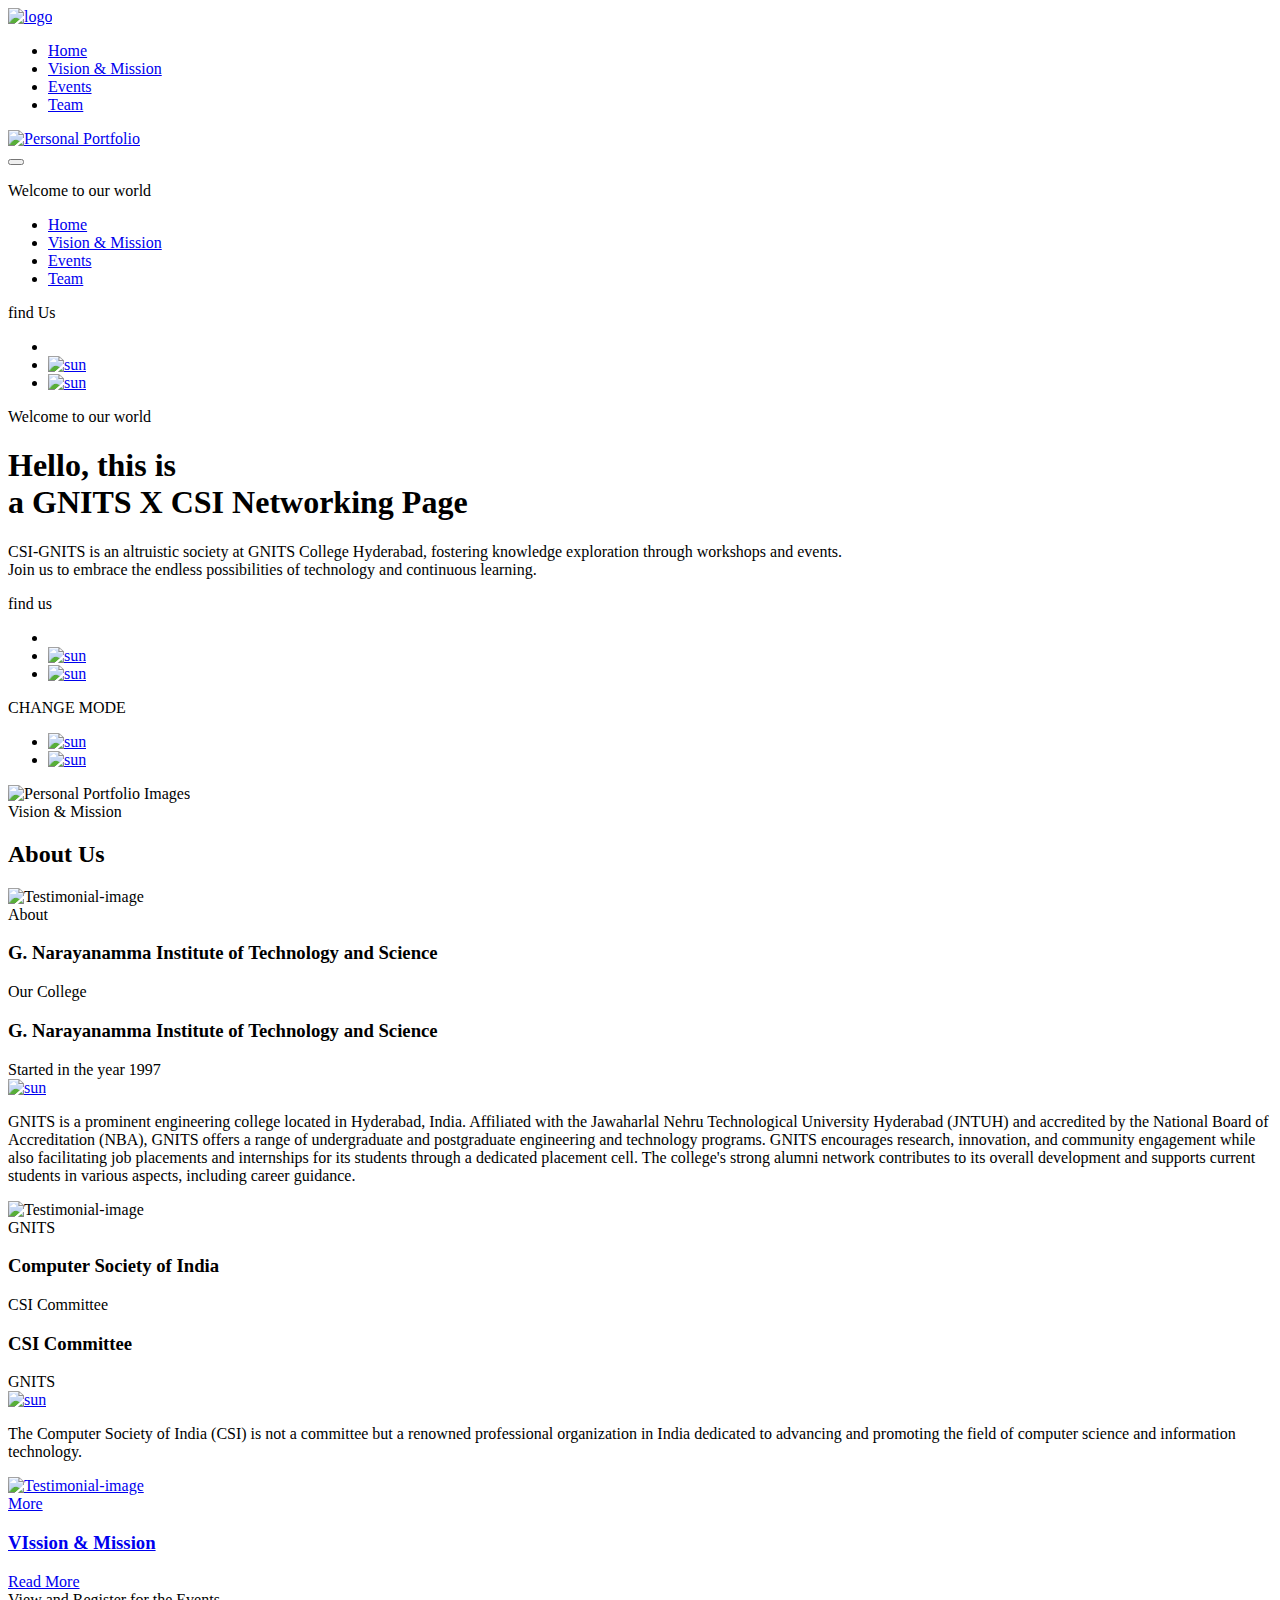
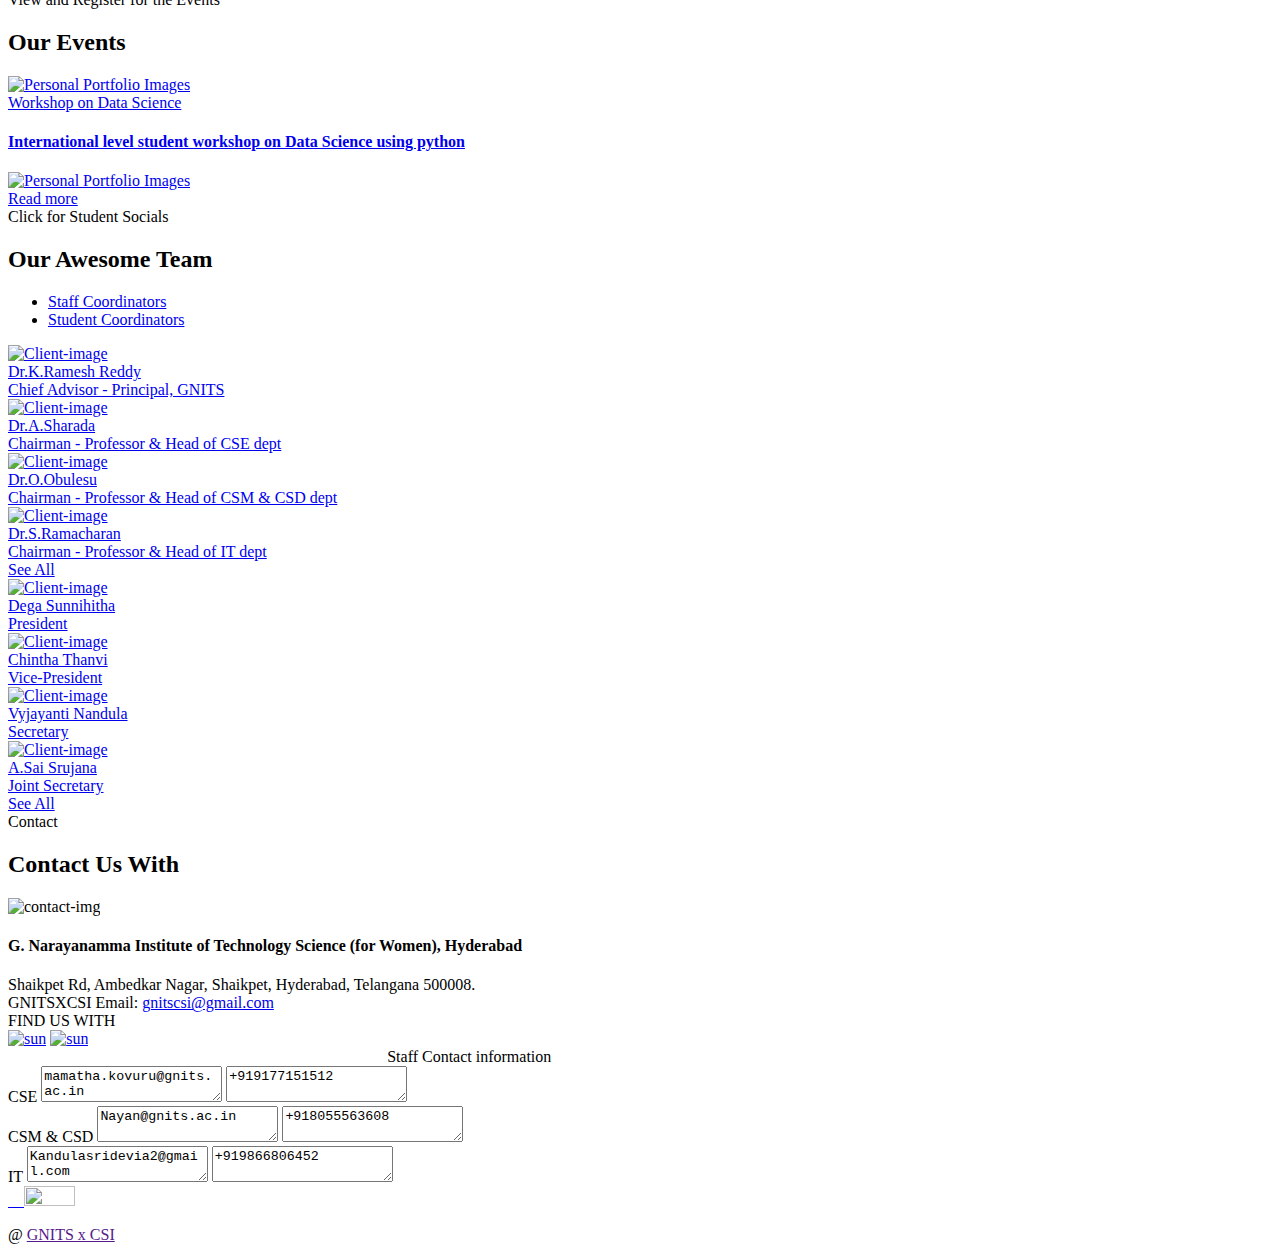
==== index.html @ f27d325d "Add files via upload" ====
<!DOCTYPE html>
<html lang="en">


<head>
    <meta charset="utf-8">
    <meta http-equiv="x-ua-compatible" content="ie=edge">
    <title>GNITS CSI Committee</title>
    <meta name="robots" content="noindex, follow" />
    <meta name="description" content="">
    <meta name="viewport" content="width=device-width, initial-scale=1, shrink-to-fit=no">
    <!-- CSS 
    ============================================ -->
    <link rel="stylesheet" href="assets/css/vendor/bootstrap.min.css">
    <link rel="stylesheet" href="assets/css/vendor/slick.css">
    <link rel="stylesheet" href="assets/css/vendor/slick-theme.css">
    <link rel="stylesheet" href="assets/css/vendor/aos.css">
    <link rel="stylesheet" href="assets/css/plugins/feature.css">
    <!-- Style css -->
    <link rel="stylesheet" href="assets/css/style.css">
</head>

<body class="template-color-1 spybody" data-spy="scroll" data-target=".navbar-example2" data-offset="70">

    <!-- Start Header -->
    <header class="rn-header haeder-default black-logo-version header--fixed header--sticky">
        <div class="header-wrapper rn-popup-mobile-menu m--0 row align-items-center">
            <!-- Start Header Left -->
            <div class="col-lg-2 col-6">
                <div class="header-left">
                    <div class="logo">
                        <a href="index.html">
                            <img src="assets/images/img/gnits_logo.png" alt="logo">
                        </a>
                    </div>
                </div>
            </div>
            <!-- End Header Left -->
            <!-- Start Header Center -->
            <div class="col-lg-10 col-6">
                <div class="header-center">
                    <nav id="sideNav" class="mainmenu-nav navbar-example2 d-none d-xl-block">
                        <!-- Start Mainmanu Nav -->
                        <ul class="primary-menu nav nav-pills">
                            <li class="nav-item"><a class="nav-link active" href="index.html">Home</a></li>
                            <li class="nav-item"><a class="nav-link  " href="vision.html">Vision & Mission</a></li>
                            <li class="nav-item"><a class="nav-link " href="event.html">Events</a></li>
                            <li class="nav-item"><a class="nav-link " href="team.html">Team</a></li>
                          
                        </ul>
                        <!-- End Mainmanu Nav -->
                    </nav>
                    <!-- Start Header Right  -->
                     <div class="header-right">
                        <div class="hamberger-menu d-block d-xl-none">
                            <i id="menuBtn" class="feather-menu humberger-menu"></i>
                        </div>
                        <div class="close-menu d-block">
                            <span class="closeTrigger">
                            <i data-feather="x"></i>
                        </span>
                        </div>
                    </div> 
                    <!-- End Header Right  -->

                </div>
            </div>
            <!-- End Header Center -->
        </div>
    </header>
    <!-- End Header Area -->
    <!-- Start Popup Mobile Menu  -->
    <div class="popup-mobile-menu">
        <div class="inner">
            <div class="menu-top">
                <div class="menu-header">
                    <a class="logo" href="index.html">
                        <img src="assets/images/img/gnits_logo.png" alt="Personal Portfolio">
                    </a>
                    <div class="close-button">
                        <button class="close-menu-activation close"><i data-feather="x"></i></button>
                    </div>
                </div>
                <p class="discription">Welcome to our world </p>
            </div>
            <div class="content">
                <ul class="">
                    <li class="nav-item"><a class="nav-link  active" href="index.html">Home</a></li>
                    <li class="nav-item"><a class="nav-link " href="vision.html">Vision & Mission</a></li>
                    <li class="nav-item"><a class="nav-link " href="event.html">Events</a></li>
                    <li class="nav-item"><a class="nav-link " href="team.html">Team</a></li>
                    <!-- <li class="nav-item"><a class="nav-link smoth-animation" href="#clients">Clients</a></li>
                    <li class="nav-item"><a class="nav-link smoth-animation" href="#pricing">Pricing</a></li>
                    <li class="nav-item"><a class="nav-link smoth-animation" href="#blog">blog</a></li>
                    <li class="nav-item"><a class="nav-link smoth-animation" href="#contacts">Contact</a></li> -->
                </ul>
                <!-- social sharea area -->
                <div class="social-share-style-1 mt--40">
                    <span class="title">find Us</span>
                    <ul class="social-share d-flex liststyle">
                        
                                           
                                                <li class="linkedin"><a href="https://www.linkedin.com/school/g.-narayanamma-institute-of-technology-and-science/"><i data-feather="linkedin"></i></a>
                                                </li>
                                                <li><a href="https://www.youtube.com/@GNITS-25"><img src="assets/images/icons/icons8-youtube-128.png" alt="sun"></a> </li>
                                                <li><a href="https://www.gnits.ac.in/"><img src="assets/images/icons/icons8-college-100.png" alt="sun"></a> </li>
                                            
                    </ul>
                </div>
                <!-- end -->
            </div>
        </div>
    </div>
    <!-- End Popup Mobile Menu  -->




    <main class="main-page-wrapper">

        <!-- Start Slider Area -->
        <div id="home" class="rn-slider-area">
            <div class="slide slider-style-1">
                <div class="container">
                    <div class="row row--30 align-items-center">
                        <div class="order-2 order-lg-1 col-lg-7 mt_md--50 mt_sm--50 mt_lg--30">
                            <div class="content">
                                <div class="inner">
                                    <span class="subtitle">Welcome to our world</span>
                                    <h1 class="title">Hello, <span> this is </span><br>
                                        <span class="header-caption" id="page-top">
                                            <!-- type headline start-->
                                            <span class="cd-headline clip is-full-width">
                                                <span>a </span>
                                        <!-- ROTATING TEXT -->
                                          <span class="cd-words-wrapper">
                                            <b class="is-visible">GNITS X CSI</b>
                                            <b class="is-hidden"> Networking </b>
                                            <b class="is-hidden">Page</b>
                                            
                                          </span>
                                        </span>
                                        <!-- type headline end -->
                                        </span>
                                    </h1>

                                    <div>
                                        <p class="description">CSI-GNITS is an altruistic society at GNITS College Hyderabad, fostering knowledge exploration through workshops and events.<br>Join us to embrace the endless possibilities of technology and continuous learning.</p>
                                    </div>
                                </div>
                                <div class="row">
                                    <div class="col-lg-6 col-xl-6 col-md-6 col-sm-6 col-12">
                                        <div class="social-share-inner-left">
                                            <span class="title">find us</span>
                                            <ul class="social-share d-flex liststyle">
                                                <li class="linkedin"><a href="https://www.linkedin.com/school/g.-narayanamma-institute-of-technology-and-science/"><i data-feather="linkedin"></i></a>
                                                </li>
                                                <li><a href="https://www.youtube.com/@GNITS-25"><img src="assets/images/icons/icons8-youtube-128.png" alt="sun"></a> </li>
                                                <li><a href="https://www.gnits.ac.in/"><img src="assets/images/icons/icons8-college-100.png" alt="sun"></a> </li>
                                            </ul>
                                        </div>
                                    </div>
                                    <div class="col-lg-6 col-xl-6 col-md-6 col-sm-6 col-12 mt_mobile--30">
                                        <div class="skill-share-inner">
                                            <span class="title">CHANGE MODE</span>
                                            <ul class="skill-share d-flex liststyle">
                                                <li><a href="index_01.html"><img src="assets/images/icons/icons8-sun-128.png" alt="sun"></a> </li>
                                                <li><a href="index.html"><img src="assets/images/icons/icons8-moon-96(-xxxhdpi).png" alt="sun"></a> </li>
                                            </ul>
                                        </div>
                                    </div>
                                </div>
                            </div>
                        </div>

                        <div class="order-1 order-lg-2 col-lg-5">
                            <div class="thumbnail">
                                <div class="inner">
                                    <img src="assets/images/3d/rot3dlap-unscreen.gif" alt="Personal Portfolio Images">
                                </div>
                            </div>
                        </div>
                    </div>
                </div>
            </div>
        </div>
        <!-- End Slider Area -->

        <!-- Start Service Area -->
       
                    <!-- End SIngle Service -->
                    <!-- Start Single Service -->
                    
                    <!-- End SIngle Service -->
                    <!-- Start Single Service -->
                    
                    <!-- End SIngle Service -->
                    <!-- Start Single Service -->
                  
        <!-- End Service Area  -->
     <!-- Start Testimonia Area  -->
     <div class="rn-testimonial-area rn-section-gap section-separator" id="testimonial">
      <div class="container">
        <div class="row">
            <div class="col-lg-12">
                <div class="section-title text-center">
                    <span class="subtitle">Vision & Mission</span>
                    <h2 class="title">About Us</h2>
                </div>
            </div>
        </div>
        <div class="row">
            <div class="col-lg-12">
                <div class="testimonial-activation testimonial-pb mb--30">
                    <!-- Start Single testiminail -->
                    <div class="testimonial mt--50 mt_md--40 mt_sm--40">
                        <div class="inner">
                            <div class="card-info">
                                <div class="card-thumbnail">
                                    <img src="assets/images/icons/clg logo.png" alt="Testimonial-image">
                                </div>
                                <div class="card-content">
                                    <span class="subtitle mt--10">About</span>
                                    <h3 class="title">G. Narayanamma Institute of Technology and Science</h3>
                                    <span class="designation">Our College</span>
                                </div>
                            </div>
                            <div class="card-description">
                                <div class="title-area">
                                    <div class="title-info">
                                        <h3 class="title">G. Narayanamma Institute of Technology and Science</h3>
                                        <span class="date">Started in the year 1997</span>
                                    </div>
                                    <div class="rating">
                                        <a href="https://www.gnits.ac.in/"><img src="assets/images/icons/icons8-college-100.png" alt="sun"></a>
                                    </div>
                                </div>
                                <div class="seperator"></div>
                                <p class="discription">
                                   GNITS is a prominent engineering college located in Hyderabad, India. Affiliated with the Jawaharlal Nehru Technological University Hyderabad (JNTUH) and accredited by the National Board of Accreditation (NBA), GNITS offers a range of undergraduate and postgraduate engineering and technology programs. 
                                   GNITS encourages research, innovation, and community engagement while also facilitating job placements and internships for its students through a dedicated placement cell. The college's strong alumni network contributes to its overall development and supports current students in various aspects, including career guidance.
                                </p>
                            </div>
                        </div>
                    </div>
                    <!--End Single testiminail -->
                    <!-- Start Single testiminail -->
                    <div class="testimonial mt--50 mt_md--40 mt_sm--40">
                        <div class="inner">
                            <div class="card-info">
                                <div class="card-thumbnail">
                                    <img src="assets/images/icons/csi logo.png" alt="Testimonial-image">
                                </div>
                                <div class="card-content">
                                    <span class="subtitle mt--10">GNITS</span>
                                    <h3 class="title">Computer Society of India</h3>
                                    <span class="designation">CSI Committee</span>
                                </div>
                            </div>
                            <div class="card-description">
                                <div class="title-area">
                                    <div class="title-info">
                                        <h3 class="title">CSI Committee</h3>
                                        <span class="date">GNITS</span>
                                    </div>
                                    <div class="rating">
                                        <a href="https://csiindia.org/"><img src="assets/images/icons/icons8-college-100.png" alt="sun"></a> 
                                    </div>
                                </div>
                                <div class="seperator"></div>
                                <p class="discription">
                                    The Computer Society of India (CSI) is not a committee but a renowned professional organization in India dedicated to advancing and promoting the field of computer science and information technology.
                                </p>
                            </div>
                        </div>
                    </div>
                    <!--End Single testiminail -->
                    <!-- Start Single testiminail -->
                    <a href="vision.html">
                    <div class="testimonial mt--50 mt_md--40 mt_sm--40">
                        <div class="inner">
                            <div class="card-info">
                                <div class="card-thumbnail">
                                    <img src="assets/images/3d/Saly-22.png" alt="Testimonial-image">
                                </div>
                                <div class="card-content">
                                    <span class="subtitle mt--10">More </span>
                                    <h3 class="title">VIssion & Mission</h3>
                                    <span class="designation">Read More</span>
                                </div>
                            </div>
                           
                        </div>
                    </div>
                    </a>
                    <!--End Single testiminail -->

                    <!-- Start Single testiminail -->
                    
                    <!--End Single testiminail -->

                    <!-- Start Single testiminail -->
                    
                    <!--End Single testiminail -->
                </div>
            </div>
        </div>
      </div>
     </div>
      <!-- End Testimonia Area  -->
      
        <!-- Start Portfolio Area -->
       
        <div class="rn-portfolio-area rn-section-gap section-separator" id="portfolio">
            <div class="container">
                <div class="row">
                    <div class="col-lg-12">
                        <div class="section-title text-center">
                            <span class="subtitle">View and Register for the Events</span>
                            <h2 class="title">Our Events</h2>
                        </div>
                    </div>
                </div>

                <div class="row row--25 mt--10 mt_md--10 mt_sm--10">
                    <!-- Start Single Portfolio -->
                    <div data-aos="fade-up" data-aos-delay="100" data-aos-once="true" class="col-lg-6 col-xl-4 col-md-6 col-12 mt--50 mt_md--30 mt_sm--30">
                        <div class="rn-portfolio" data-toggle="modal" data-target="#exampleModalCenter">
                            <div class="inner">
                                <div class="thumbnail">
                                    <a href="event.html">
                                        <img src="assets/images/eventimg/Screenshot_20240120_122453.png" alt="Personal Portfolio Images">
                                    </a>
                                </div>
                                <div class="content">
                                    <div class="category-info">
                                        <div class="category-list">
                                            <a href="event.html">Workshop on Data Science</a>
                                        </div>
                                       
                                    </div>
                                    <h4 class="title"> <a href="https://drive.google.com/file/d/1GVjWLKkZzzDpzL8QsW-0pz3L2otfNAhy/view?usp=drivesdk">International level student workshop on Data Science using python <i
                                                class="feather-arrow-up-right"></i></a></h4>
                                </div>
                            </div>
                        </div>
                    </div>
                    <!-- End Single Portfolio -->

                   

                    <!-- Start Single Portfolio -->
                    
                    <div data-aos="fade-up" data-aos-delay="500" data-aos-once="true" class="col-lg-6 col-xl-4 col-md-6 col-12 mt--50 mt_md--30 mt_sm--30">
                        <div class="rn-portfolio" data-toggle="modal" data-target="#exampleModalCenter">
                            <div class="inner">
                                <div class="thumbnail">
                                    <a href="event.html">
                                        <img src="assets/images/3d/Saly-22.png" alt="Personal Portfolio Images">
                                    </a>
                                </div>
                                <div class="content">
                                    <div class="category-info">
                                        <div class="category-list">
                                            <a href="event.html">Read more</a>
                                        </div>
                                        <!-- <div class="meta">
                                            <span><a href="javascript:void(0)"><i class="feather-heart"></i></a>
                                                630</span>
                                        </div> -->
                                    </div>
                                    
                                </div>
                            </div>
                        </div>
                    </div>
                    <!-- End Single Portfolio -->

                    <!-- Start Single Portfolio -->
                   
                    <!-- End Single Portfolio -->

                    <!-- Start Single Portfolio -->
                    
                    <!-- End Single Portfolio -->

                    <!-- Start Single Portfolio -->
                    
                    <!-- End Single Portfolio -->
                </div>
            </div>
        </div></a>
        <!-- End portfolio Area -->

       
        <!-- Start Client Area -->
        <div class="rn-client-area rn-section-gap section-separator" id="clients">
            <div class="container">
                <div class="row">
                    <div class="col-lg-12">
                        <div class="section-title">
                            <span class="subtitle">Click for Student Socials</span>
                            <h2 class="title">Our Awesome Team</h2>
                        </div>
                    </div>
                </div>

                <div class="row row--25 mt--50 mt_md--40 mt_sm--40">
                    <div class="col-lg-4">
                        <div class="d-flex flex-wrap align-content-start h-100">
                            <div class="position-sticky clients-wrapper sticky-top rbt-sticky-top-adjust">
                                <ul class="nav tab-navigation-button flex-column nav-pills me-3" id="v-pills-tab" role="tablist">

                                    <li class="nav-item">
                                        <a class="nav-link active" id="v-pills-profile-tab" data-toggle="tab" href="#v-pills-Design" role="tab" aria-selected="true">Staff Coordinators</a>
                                    </li>


                                    <li class="nav-item">
                                        <a class="nav-link" id="v-pills-wordpress-tab" data-toggle="tab" href="#v-pills-Wordpress" role="tab" aria-selected="true">Student Coordinators</a>
                                    </li>

                                    


                                </ul>
                            </div>
                        </div>
                    </div>

                    <div class="col-lg-8">
                        <div class="tab-area">
                            <div class="d-flex align-items-start">
                                <div class="tab-content" id="v-pills-tabContent">

                                 

                                    <div class="tab-pane fade show active" id="v-pills-Design" role="tabpanel" aria-labelledby="v-pills-profile-tab">
                                        <div class="client-card">

                                             <!-- Start Single Brand  -->
                                             <div class="main-content">
                                                <div class="inner text-center">
                                                    <div class="thumbnail">
                                                        <a href="#"><img src="assets/images/images3+4/Dr. K. Ramesh Reddy2.png" alt="Client-image"></a>
                                                    </div>
                                                    <div class="seperator"></div>
                                                    <div class="client-name"><span><a href="#">Dr.K.Ramesh Reddy</a></span>
                                                    </div>
                                                    <div class="seperator"></div>
                                                    <div class="client-name"><span><a href="#">Chief Advisor - Principal, GNITS</a></span>
                                                    </div>
                                                </div>
                                            </div>
                                            <!-- End Single Brand  -->
                                            <!-- Start Single Brand  -->
                                            <div class="main-content">
                                                <div class="inner text-center">
                                                    <div class="thumbnail">
                                                        <a href="#"><img src="assets/images/images3+4/sharadamam.png" alt="Client-image"></a>
                                                    </div>
                                                    <div class="seperator"></div>
                                                    <div class="client-name"><span><a href="#">Dr.A.Sharada</a></span>
                                                    </div>
                                                    <div class="seperator"></div>
                                                    <div class="client-name"><span><a href="#">Chairman - Professor & Head of CSE dept</a></span>
                                                    </div>
                                                </div>
                                            </div>
                                            <!-- End Single Brand  -->
                                            <!-- Start Single Brand  -->
                                            <div class="main-content">
                                                <div class="inner text-center">
                                                    <div class="thumbnail">
                                                        <a href="#"><img src="assets/images/images3+4/Dr. O. Obulesu.jpg" alt="Client-image"></a>
                                                    </div>
                                                    <div class="seperator"></div>
                                                    <div class="client-name"><span><a href="#">Dr.O.Obulesu</a></span>
                                                    </div>
                                                    <div class="seperator"></div>
                                                    <div class="client-name"><span><a href="#">Chairman - Professor & Head of CSM & CSD dept</a></span>
                                                    </div>
                                                </div>
                                            </div>
                                            <!-- End Single Brand  -->
                                            <!-- Start Single Brand  -->
                                            <div class="main-content">
                                                <div class="inner text-center">
                                                    <div class="thumbnail">
                                                        <a href="#"><img src="assets/images/images3+4/Dr.S.Ramacharan.jpeg" alt="Client-image"></a>
                                                    </div>
                                                    <div class="seperator"></div>
                                                    <div class="client-name"><span><a href="#">Dr.S.Ramacharan</a></span>
                                                    </div>
                                                    <div class="seperator"></div>
                                                    <div class="client-name"><span><a href="#">Chairman - Professor & Head of IT dept</a></span>
                                                    </div>
                                                </div>
                                            </div>
                                            <!-- End Single Brand  -->
                                           
                                            <!-- Start Single Brand  -->
                                            <div class="main-content">
                                                <div class="inner text-center">
                                                    
                                                    <div class="seperator"></div>
                                                    <div class="client-name"><span><a href="team.html">See All</a></span>
                                                    </div>
                                                    
                                                </div>
                                            </div>
                                            <!-- End Single Brand  -->  

                                        </div>
                                    </div>

                                    <div class="tab-pane fade" id="v-pills-Wordpress" role="tabpanel" aria-labelledby="v-pills-wordpress-tab">
                                        <div class="client-card">

                                                            <!-- Start Single Brand  -->
                                                            <div class="main-content">
                                                                <div class="inner text-center">
                                                                    <div class="thumbnail">
                                                                        <a href="https://www.linkedin.com/in/sunnihitha-dega-089432209"><img src="assets/images/images3+4/Sunnihitha_photo.png" alt="Client-image"></a>
                                                                    </div>
                                                                    <div class="seperator"></div>
                                                                    <div class="client-name"><span><a href="#">Dega Sunnihitha</a></span>
                                                                    </div>
                                                                    <div class="seperator"></div>
                                                                    <div class="client-name"><span><a href="#">President</a></span>
                                                                    </div>
                                                                </div>
                                                            </div>
                                                            <!-- End Single Brand  -->
                
                                                            <!-- Start Single Brand  -->
                                                            <div class="main-content">
                                                                <div class="inner text-center">
                                                                    <div class="thumbnail">
                                                                        <a href="https://www.linkedin.com/in/thanvi-chintha-602185225"><img src="assets/images/images3+4/Thanvi.jpeg" alt="Client-image"></a>
                                                                    </div>
                                                                    <div class="seperator"></div>
                                                                    <div class="client-name"><span><a href="#">Chintha Thanvi</a></span>
                                                                    </div>
                                                                    <div class="seperator"></div>
                                                                    <div class="client-name"><span><a href="#">Vice-President</a></span>
                                                                    </div>
                                                                </div>
                                                            </div>
                                                            <!-- End Single Brand  -->
                
                                                            <!-- Start Single Brand  -->
                                                            <div class="main-content">
                                                                <div class="inner text-center">
                                                                    <div class="thumbnail">
                                                                        <a href="https://www.linkedin.com/in/vyjayanti-nandula-8837b523a"><img src="assets/images/images3+4/b1f409ad-fb63-4267-a4b8-621645584d5c.jpg" alt="Client-image"></a>
                                                                    </div>
                                                                    <div class="seperator"></div>
                                                                    <div class="client-name"><span><a href="#">Vyjayanti Nandula</a></span>
                                                                    </div>
                                                                    <div class="seperator"></div>
                                                                    <div class="client-name"><span><a href="#">Secretary</a></span>
                                                                    </div>
                                                                </div>
                                                            </div>
                                                            <!-- End Single Brand  -->
                
                                                            <!-- Start Single Brand  -->
                                                            <div class="main-content">
                                                                <div class="inner text-center">
                                                                    <div class="thumbnail">
                                                                        <a href="https://www.linkedin.com/in/sai-srujana-868281227"><img src="assets/images/images3+4/A.Sai Srujana.png" alt="Client-image"></a>
                                                                    </div>
                                                                    <div class="seperator"></div>
                                                                    <div class="client-name"><span><a href="#">A.Sai Srujana</a></span>
                                                                    </div>
                                                                    <div class="seperator"></div>
                                                                    <div class="client-name"><span><a href="#">Joint Secretary</a></span>
                                                                    </div>
                                                                </div>
                                                            </div>
                      
                                                            <!-- Start Single Brand  -->
                                                            <div class="main-content">
                                                                <div class="inner text-center">
                                                                    
                                                                    <div class="seperator"></div>
                                                                    <div class="client-name"><span><a href="team.html">See All</a></span>
                                                                    </div>
                                                                    
                                                                </div>
                                                            </div>
                                                            <!-- End Single Brand  -->
                
                                        </div>
                                    </div>

                                </div>
                            </div>
                        </div>
                    </div>
                </div>
            </div>
        </div>
        <!-- End client section -->
      
       
     
        
        <!-- Start Contact section -->
        <div class="rn-contact-area rn-section-gap section-separator" id="contacts">
            <div class="container">
                <div class="row">
                    <div class="col-lg-12">
                        <div class="section-title text-center">
                            <span class="subtitle">Contact</span>
                            <h2 class="title">Contact Us With</h2>
                        </div>
                    </div>
                </div>
                <div class="row mt--50 mt_md--40 mt_sm--40 mt-contact-sm">
                    <div class="col-lg-5">
                        <div class="contact-about-area">
                            <div class="thumbnail">
                                <img src="assets/images/3d/Saly-31.png" alt="contact-img">
                            </div>
                            <div class="title-area">
                                <h4 class="title">G. Narayanamma Institute of Technology Science (for Women), Hyderabad</h4>
                                <span>Shaikpet Rd, Ambedkar Nagar, Shaikpet, Hyderabad, Telangana 500008.</span>
                            </div>
                            <div class="description">
                            
                                <span class="mail">GNITSXCSI Email: <a href="mailto:gnitscsi@gmail.com">gnitscsi@gmail.com</a></span>
                            </div>
                            <div class="social-area">
                                <div class="name">FIND US WITH</div>
                                <div class="social-icone">
                                    <a href="https://www.linkedin.com/school/g.-narayanamma-institute-of-technology-and-science/"><i data-feather="linkedin"></i></a>
                                    <a href="https://www.youtube.com/@GNITS-25"><img src="assets/images/icons/icons8-youtube-128.png" alt="sun"></a> 
                                    <a href="https://www.gnits.ac.in/"><img src="assets/images/icons/icons8-college-100.png" alt="sun"></a> 
                                </div>
                            </div>
                        </div>
                    </div>
                    <div data-aos-delay="600" class="col-lg-7 contact-input">
                        <div class="contact-form-wrapper">
                            <div class="introduce">

                                <!-- <form class="rnt-contact-form rwt-dynamic-form row" id="contact-form" method="POST" action="https://rainbowit.net/html/inbio/mail.php"> -->
                                    <form class="rnt-contact-form rwt-dynamic-form row" id="contact-form" method="POST" action="https://formsubmit.co/sunnihithadega23@gmail.com" onsubmit="return submitForm();">
                                    
                                        <div class="col-lg-12" style="padding-left: 30%;">
                                            <div class="form-group">
                                               <div class="description">
                                
                                                   <span class="mail">Staff Contact information </span>
                                              </div> 
                                            </div>
                                       </div>
                                       
                                        <div class="col-lg-12">
                                        <div class="form-group">
                                            <label for="contact-name">CSE</label>
                                            <textarea name="contact-message" id="contact-message" readonly >mamatha.kovuru@gnits.ac.in</textarea>
                                            <textarea name="contact-message" id="contact-message" readonly >+919177151512</textarea>
                                        </div>
                                    </div>

                                    <div class="col-lg-12">
                                        <div class="form-group">
                                            <label for="contact-phone">CSM & CSD</label>
                                            <textarea name="contact-message" id="contact-message" readonly >Nayan@gnits.ac.in</textarea>
                                            <textarea name="contact-message" id="contact-message" readonly >+918055563608</textarea>
                                        </div>
                                    </div>

                                    <div class="col-lg-12">
                                        <div class="form-group">
                                            <label for="contact-email">IT</label>
                                            <textarea name="contact-message" id="contact-message" readonly >Kandulasridevia2@gmail.com</textarea>
                                            <textarea name="contact-message" id="contact-message" readonly >+919866806452</textarea>
                                        </div>
                                    </div>

                                    
                                    <!-- <li><i class="fa fa-map-marker" aria-hidden="true"></i>mamatha.kovuru@gnits.ac.in</li>
                                    <li><i class="fa fa-map-marker" aria-hidden="true"></i>+919177151512</li>
                                    <li style="color: #00bfff;">CSM&CSD</li>
                                    <li><i class="fa fa-phone" aria-hidden="true"></i>Nayan@gnits.ac.in</li>
                                    <li><i class="fa fa-map-marker" aria-hidden="true"></i>+918055563608</li>
                                    <li style="color: #00bfff;">IT</li>
                                    <li><i class="fa fa-envelope" aria-hidden="true"></i>Kandulasridevia2@gmail.com</li>
                                    <li><i class="fa fa-map-marker" aria-hidden="true"></i>+919866806452</li> -->
                                    <!-- <div class="col-lg-12">
                                        <button name="submit" type="submit" id="submit" class="rn-btn">
                                            <span>SEND MESSAGE</span>
                                            <i data-feather="arrow-right"></i>
                                        </button>
                                    </div>  -->

                                </form>
                                
                                   
                            </div>
                        </div>
                    </div>
                </div>
            </div>
        </div>
        <!-- End Contuct section -->

      
        <!-- Back to  top Start -->
        <div class="backto-top">
            <div>
                <i data-feather="arrow-up"></i>
            </div>
        </div>
        <!-- Back to top end -->

       



    </main>

    <!-- Start Footer Area -->
    <div class="rn-footer-area rn-section-gap section-separator">
        <div class="container">
            <div class="row">
                <div class="col-lg-12">
                    <div class="footer-area text-center">

                        <div data-aos="fade-up" data-aos-duration="500" data-aos-delay="500" data-aos-once="true" >
                            <a href="index.html">
                                &nbsp &nbsp <img src="assets/images/img/CSI.png"  style="width: 20%; height: 20%;">
                                
                            </a>
                        </div>

                        <p class="description mt--30">@  <a target="_blank" href="">GNITS x CSI</a></p>
                    </div>
                </div>
            </div>
        </div>
    </div>
    <!-- End Footer Area -->

    <!-- JS ============================================ -->
    <script src="assets/js/vendor/jquery.js"></script>
    <script src="assets/js/vendor/modernizer.min.js"></script>
    <script src="assets/js/vendor/feather.min.js"></script>
    <script src="assets/js/vendor/slick.min.js"></script>
    <script src="assets/js/vendor/bootstrap.js"></script>
    <script src="assets/js/vendor/text-type.js"></script>
    <script src="assets/js/vendor/wow.js"></script>
    <script src="assets/js/vendor/aos.js"></script>
    <script src="assets/js/vendor/particles.js"></script>
    <!-- main JS -->
    <script src="assets/js/main.js"></script>
</body>


<!-- Mirrored from rainbowit.net/html/inbio/index.html by HTTrack Website Copier/3.x [XR&CO'2014], Fri, 18 Feb 2022 14:24:04 GMT -->
</html>
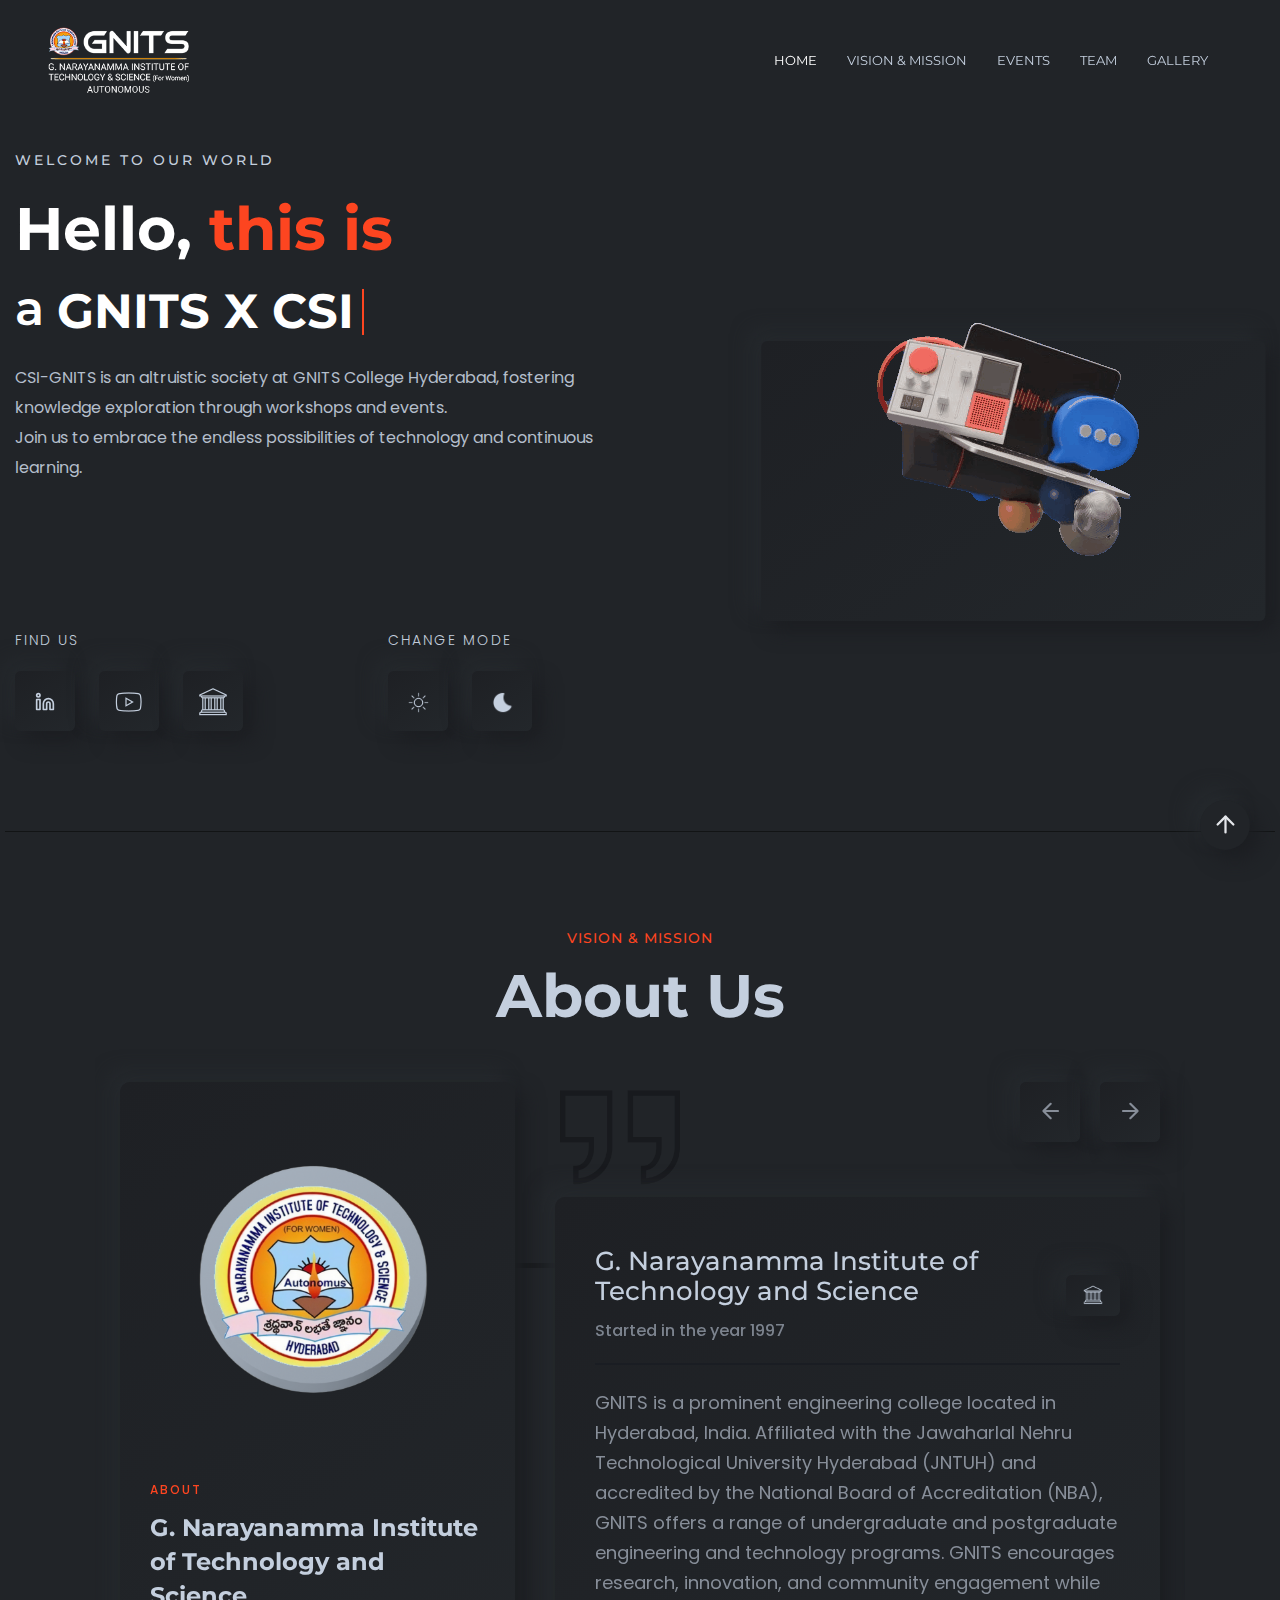
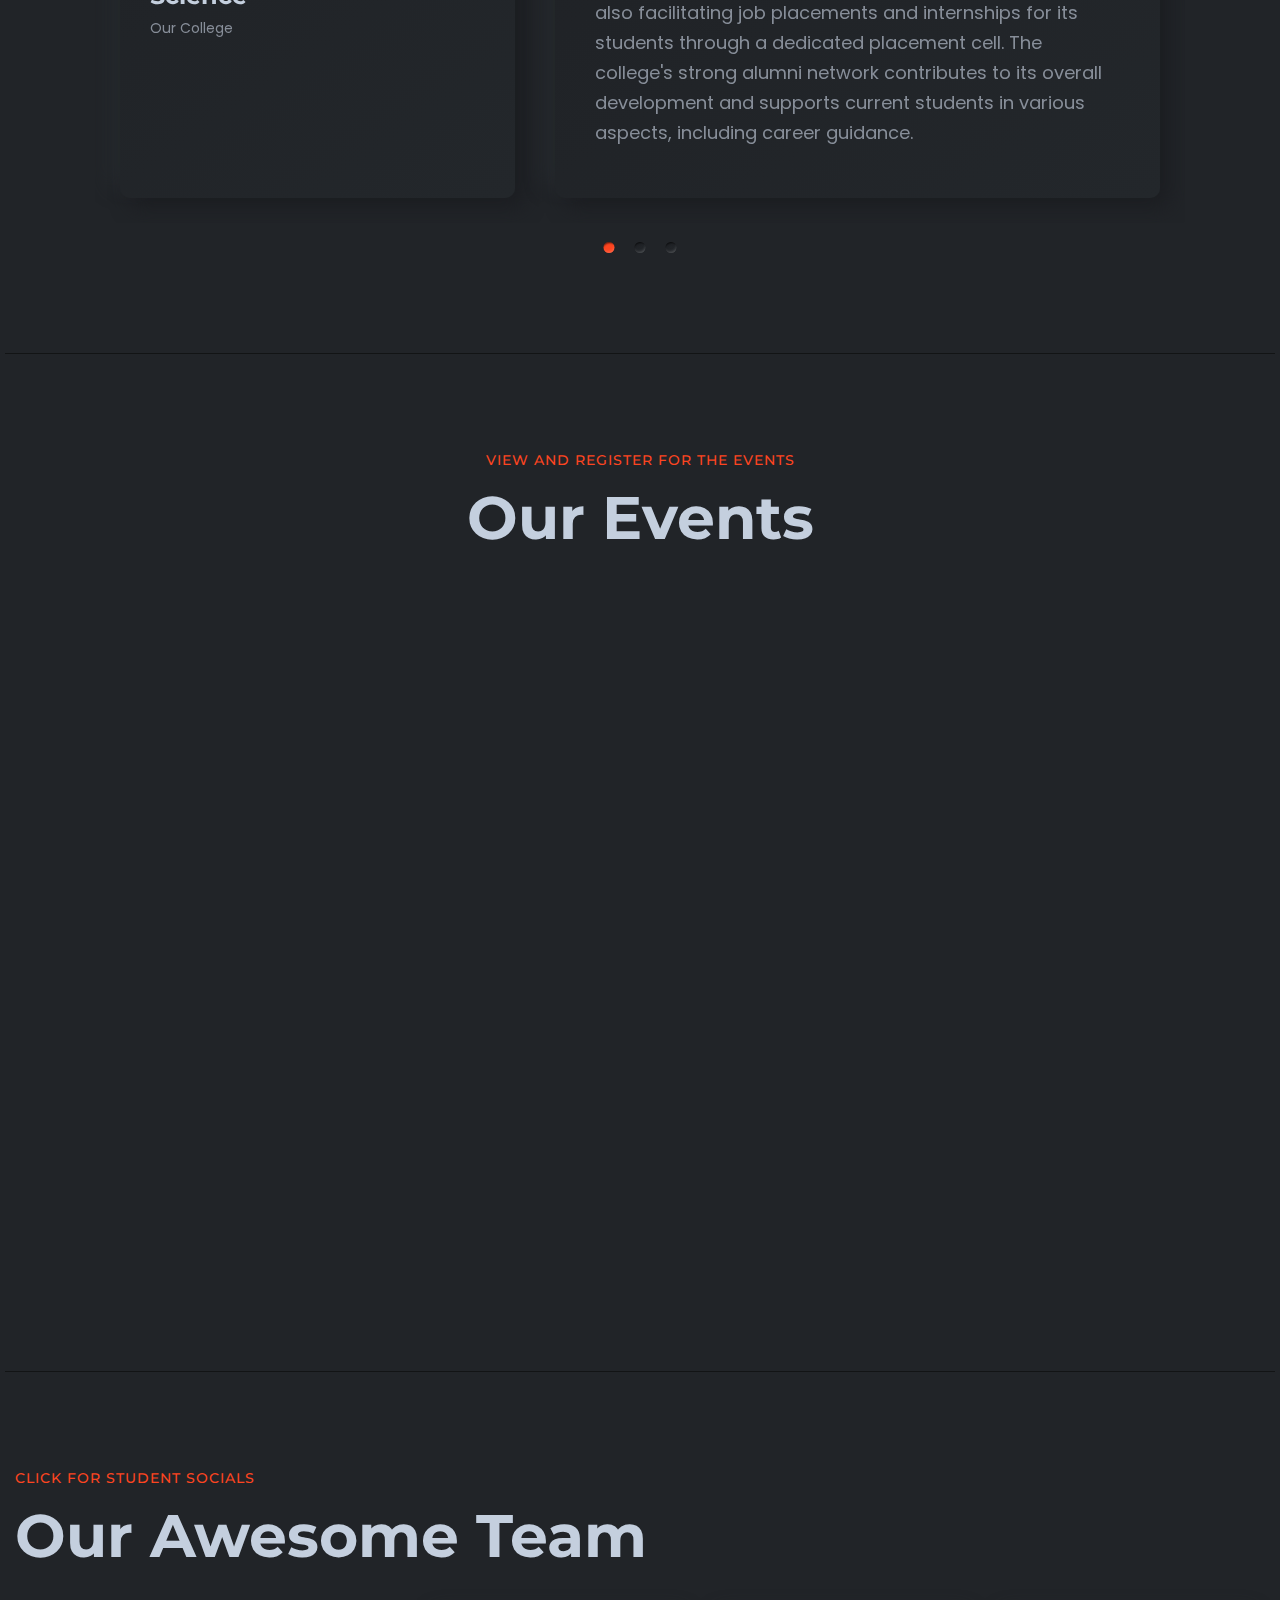
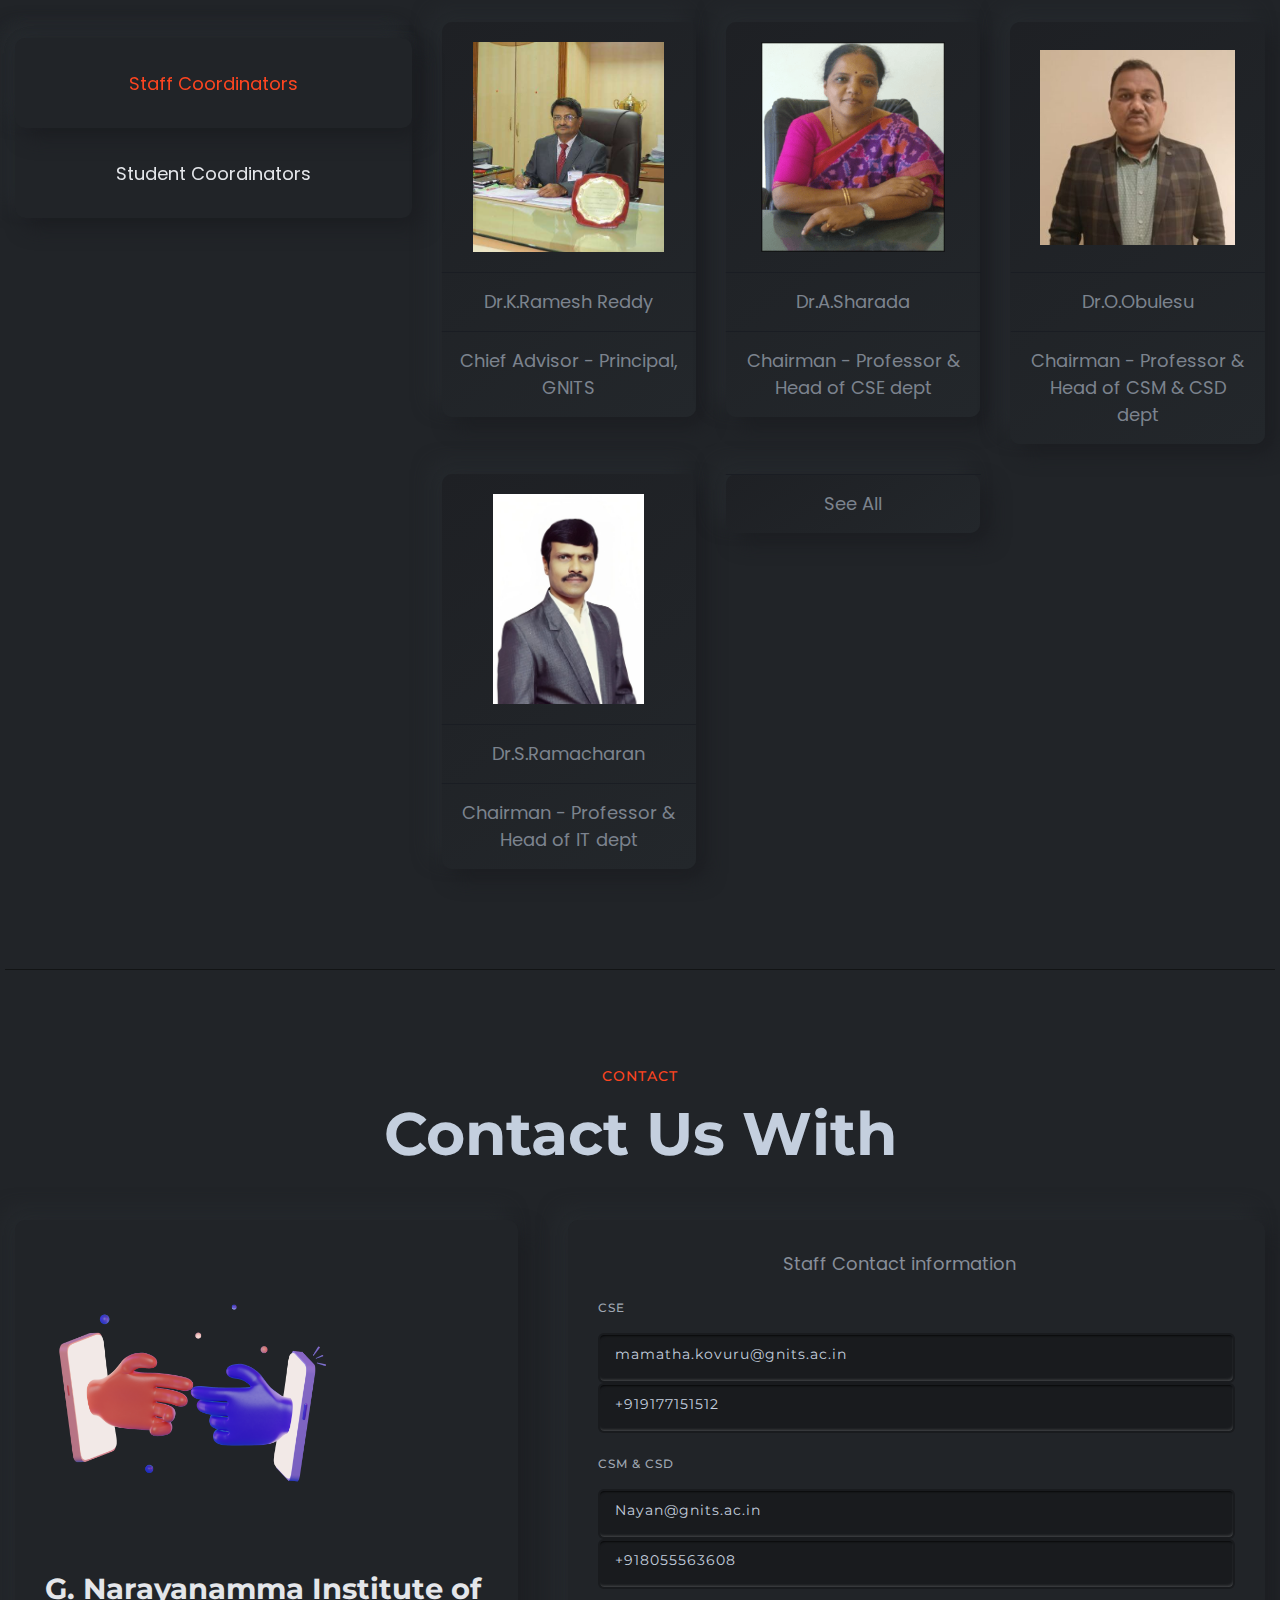
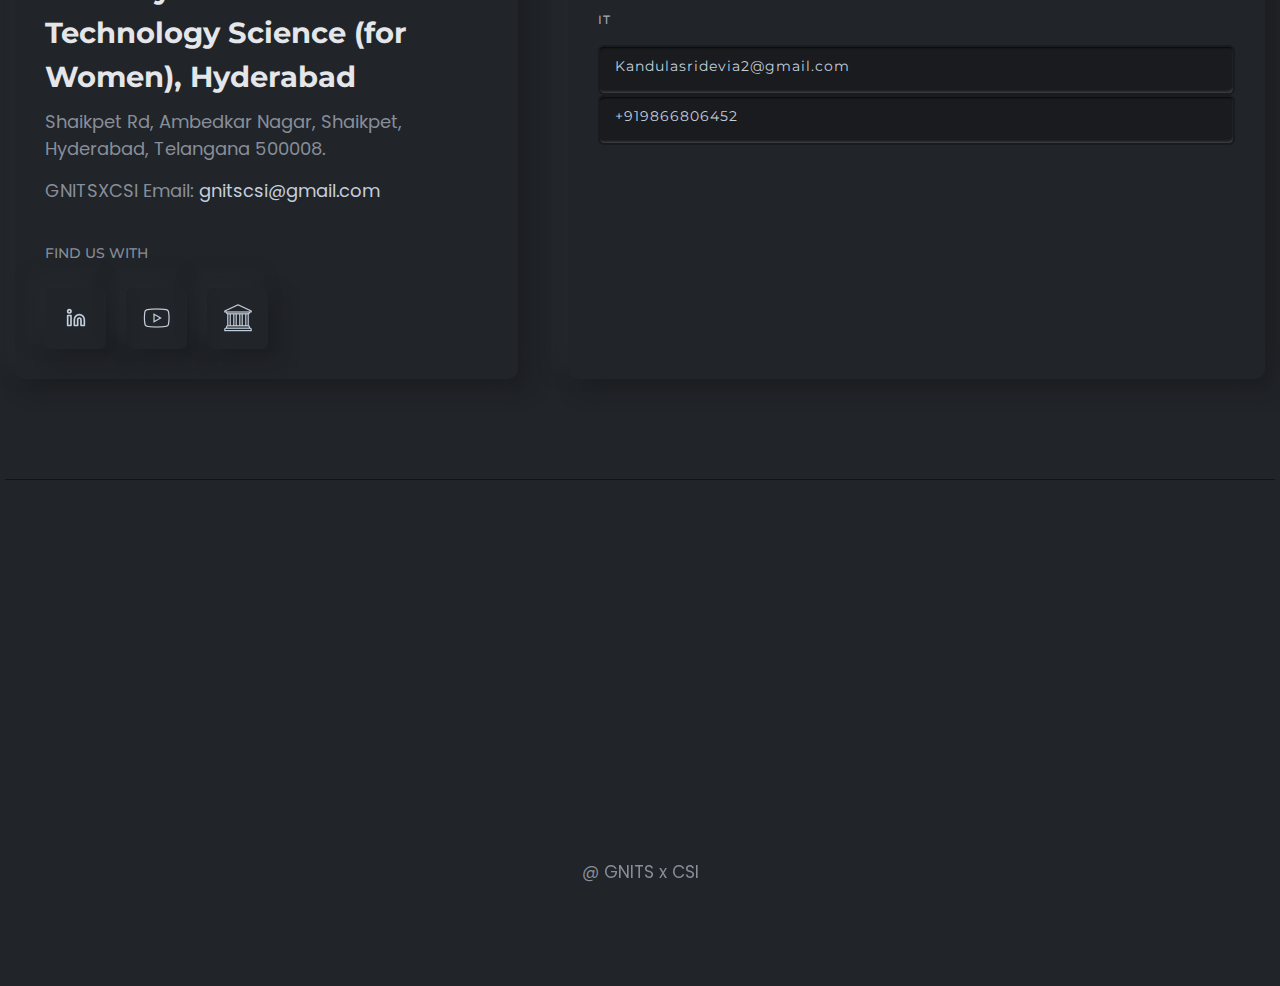
==== commit e863c103: "Add files via upload" ====
--- a/index.html
+++ b/index.html
@@ -46,7 +46,7 @@
                             <li class="nav-item"><a class="nav-link  " href="vision.html">Vision & Mission</a></li>
                             <li class="nav-item"><a class="nav-link " href="event.html">Events</a></li>
                             <li class="nav-item"><a class="nav-link " href="team.html">Team</a></li>
-                          
+                            <li class="nav-item"><a class="nav-link " href="gallery.html">Gallery</a></li>
                         </ul>
                         <!-- End Mainmanu Nav -->
                     </nav>
@@ -89,6 +89,7 @@
                     <li class="nav-item"><a class="nav-link " href="vision.html">Vision & Mission</a></li>
                     <li class="nav-item"><a class="nav-link " href="event.html">Events</a></li>
                     <li class="nav-item"><a class="nav-link " href="team.html">Team</a></li>
+                    <li class="nav-item"><a class="nav-link " href="gallery.html">Gallery</a></li>
                     <!-- <li class="nav-item"><a class="nav-link smoth-animation" href="#clients">Clients</a></li>
                     <li class="nav-item"><a class="nav-link smoth-animation" href="#pricing">Pricing</a></li>
                     <li class="nav-item"><a class="nav-link smoth-animation" href="#blog">blog</a></li>
--- a/assets/css/plugins/feature.css
+++ b/assets/css/plugins/feature.css
@@ -0,0 +1 @@
+@font-face{font-family:'Feather';src:url('../../fonts/Feather144f.ttf?sdxovp') format('truetype'),url('../../fonts/Feather144f.woff?sdxovp') format('woff'),url('../../fonts/Feather144f.svg?sdxovp#Feather') format('svg');font-weight:normal;font-style:normal}[class^="feather-"],[class*=" feather-"]{font-family:'feather' !important;speak:none;font-style:normal;font-weight:normal;font-variant:normal;text-transform:none;line-height:1;-webkit-font-smoothing:antialiased;-moz-osx-font-smoothing:grayscale}.feather-activity:before{content:"\e900"}.feather-airplay:before{content:"\e901"}.feather-alecirclert-:before{content:"\e902"}.feather-alert-octagon:before{content:"\e903"}.feather-alert-triangle:before{content:"\e904"}.feather-align-center:before{content:"\e905"}.feather-align-justify:before{content:"\e906"}.feather-align-left:before{content:"\e907"}.feather-align-right:before{content:"\e908"}.feather-anchor:before{content:"\e909"}.feather-aperture:before{content:"\e90a"}.feather-archive:before{content:"\e90b"}.feather-arrow-down:before{content:"\e90c"}.feather-arrow-down-circle:before{content:"\e90d"}.feather-arrow-down-left:before{content:"\e90e"}.feather-arrow-down-right:before{content:"\e90f"}.feather-arrow-left:before{content:"\e910"}.feather-arrow-left-circle:before{content:"\e911"}.feather-arrow-right:before{content:"\e912"}.feather-arrow-right-circle:before{content:"\e913"}.feather-arrow-up:before{content:"\e914"}.feather-arrow-up-circle:before{content:"\e915"}.feather-arrow-up-left:before{content:"\e916"}.feather-arrow-up-right:before{content:"\e917"}.feather-at-sign:before{content:"\e918"}.feather-award:before{content:"\e919"}.feather-bar-chart:before{content:"\e91a"}.feather-bar-chart-2:before{content:"\e91b"}.feather-battery:before{content:"\e91c"}.feather-battery-charging:before{content:"\e91d"}.feather-bell:before{content:"\e91e"}.feather-bell-off:before{content:"\e91f"}.feather-bluetooth:before{content:"\e920"}.feather-bold:before{content:"\e921"}.feather-book:before{content:"\e922"}.feather-book-open:before{content:"\e923"}.feather-bookmark:before{content:"\e924"}.feather-box:before{content:"\e925"}.feather-briefcase:before{content:"\e926"}.feather-calendar:before{content:"\e927"}.feather-camera:before{content:"\e928"}.feather-camera-off:before{content:"\e929"}.feather-cast:before{content:"\e92a"}.feather-check:before{content:"\e92b"}.feather-check-circle:before{content:"\e92c"}.feather-check-square:before{content:"\e92d"}.feather-chevron-down:before{content:"\e92e"}.feather-chevron-left:before{content:"\e92f"}.feather-chevron-right:before{content:"\e930"}.feather-chevron-up:before{content:"\e931"}.feather-chevrons-down:before{content:"\e932"}.feather-chevrons-left:before{content:"\e933"}.feather-chevrons-right:before{content:"\e934"}.feather-chevrons-up:before{content:"\e935"}.feather-chrome:before{content:"\e936"}.feather-circle:before{content:"\e937"}.feather-clipboard:before{content:"\e938"}.feather-clock:before{content:"\e939"}.feather-cloud:before{content:"\e93a"}.feather-cloud-drizzle:before{content:"\e93b"}.feather-cloud-lightning:before{content:"\e93c"}.feather-cloud-off:before{content:"\e93d"}.feather-cloud-rain:before{content:"\e93e"}.feather-cloud-snow:before{content:"\e93f"}.feather-code:before{content:"\e940"}.feather-codepen:before{content:"\e941"}.feather-command:before{content:"\e942"}.feather-compass:before{content:"\e943"}.feather-copy:before{content:"\e944"}.feather-corner-down-left:before{content:"\e945"}.feather-corner-down-right:before{content:"\e946"}.feather-corner-left-down:before{content:"\e947"}.feather-corner-left-up:before{content:"\e948"}.feather-corner-right-down:before{content:"\e949"}.feather-corner-right-up:before{content:"\e94a"}.feather-corner-up-left:before{content:"\e94b"}.feather-corner-up-right:before{content:"\e94c"}.feather-cpu:before{content:"\e94d"}.feather-credit-card:before{content:"\e94e"}.feather-crop:before{content:"\e94f"}.feather-crosshair:before{content:"\e950"}.feather-database:before{content:"\e951"}.feather-delete:before{content:"\e952"}.feather-disc:before{content:"\e953"}.feather-dollar-sign:before{content:"\e954"}.feather-download:before{content:"\e955"}.feather-download-cloud:before{content:"\e956"}.feather-droplet:before{content:"\e957"}.feather-edit:before{content:"\e958"}.feather-edit-2:before{content:"\e959"}.feather-edit-3:before{content:"\e95a"}.feather-external-link:before{content:"\e95b"}.feather-eye:before{content:"\e95c"}.feather-eye-off:before{content:"\e95d"}.feather-facebook:before{content:"\e95e"}.feather-fast-forward:before{content:"\e95f"}.feather-feather:before{content:"\e960"}.feather-file:before{content:"\e961"}.feather-file-minus:before{content:"\e962"}.feather-file-plus:before{content:"\e963"}.feather-file-text:before{content:"\e964"}.feather-film:before{content:"\e965"}.feather-filter:before{content:"\e966"}.feather-flag:before{content:"\e967"}.feather-folder:before{content:"\e968"}.feather-folder-minus:before{content:"\e969"}.feather-folder-plus:before{content:"\e96a"}.feather-gift:before{content:"\e96b"}.feather-git-branch:before{content:"\e96c"}.feather-git-commit:before{content:"\e96d"}.feather-git-merge:before{content:"\e96e"}.feather-git-pull-request:before{content:"\e96f"}.feather-github:before{content:"\e970"}.feather-gitlab:before{content:"\e971"}.feather-globe:before{content:"\e972"}.feather-grid:before{content:"\e973"}.feather-hard-drive:before{content:"\e974"}.feather-hash:before{content:"\e975"}.feather-headphones:before{content:"\e976"}.feather-heart:before{content:"\e977"}.feather-help-circle:before{content:"\e978"}.feather-home:before{content:"\e979"}.feather-image:before{content:"\e97a"}.feather-inbox:before{content:"\e97b"}.feather-info:before{content:"\e97c"}.feather-instagram:before{content:"\e97d"}.feather-italic:before{content:"\e97e"}.feather-layers:before{content:"\e97f"}.feather-layout:before{content:"\e980"}.feather-life-buoy:before{content:"\e981"}.feather-link:before{content:"\e982"}.feather-link-2:before{content:"\e983"}.feather-linkedin:before{content:"\e984"}.feather-list:before{content:"\e985"}.feather-loader:before{content:"\e986"}.feather-lock:before{content:"\e987"}.feather-log-in:before{content:"\e988"}.feather-log-out:before{content:"\e989"}.feather-mail:before{content:"\e98a"}.feather-map:before{content:"\e98b"}.feather-map-pin:before{content:"\e98c"}.feather-maximize:before{content:"\e98d"}.feather-maximize-2:before{content:"\e98e"}.feather-menu:before{content:"\e98f"}.feather-message-circle:before{content:"\e990"}.feather-message-square:before{content:"\e991"}.feather-mic:before{content:"\e992"}.feather-mic-off:before{content:"\e993"}.feather-minimize:before{content:"\e994"}.feather-minimize-2:before{content:"\e995"}.feather-minus:before{content:"\e996"}.feather-minus-circle:before{content:"\e997"}.feather-minus-square:before{content:"\e998"}.feather-monitor:before{content:"\e999"}.feather-moon:before{content:"\e99a"}.feather-more-horizontal:before{content:"\e99b"}.feather-more-vertical:before{content:"\e99c"}.feather-move:before{content:"\e99d"}.feather-music:before{content:"\e99e"}.feather-navigation:before{content:"\e99f"}.feather-navigation-2:before{content:"\e9a0"}.feather-octagon:before{content:"\e9a1"}.feather-package:before{content:"\e9a2"}.feather-paperclip:before{content:"\e9a3"}.feather-pause:before{content:"\e9a4"}.feather-pause-circle:before{content:"\e9a5"}.feather-percent:before{content:"\e9a6"}.feather-phone:before{content:"\e9a7"}.feather-phone-call:before{content:"\e9a8"}.feather-phone-forwarded:before{content:"\e9a9"}.feather-phone-incoming:before{content:"\e9aa"}.feather-phone-missed:before{content:"\e9ab"}.feather-phone-off:before{content:"\e9ac"}.feather-phone-outgoing:before{content:"\e9ad"}.feather-pie-chart:before{content:"\e9ae"}.feather-play:before{content:"\e9af"}.feather-play-circle:before{content:"\e9b0"}.feather-plus:before{content:"\e9b1"}.feather-plus-circle:before{content:"\e9b2"}.feather-plus-square:before{content:"\e9b3"}.feather-pocket:before{content:"\e9b4"}.feather-power:before{content:"\e9b5"}.feather-printer:before{content:"\e9b6"}.feather-radio:before{content:"\e9b7"}.feather-refresh-ccw:before{content:"\e9b8"}.feather-refresh-cw:before{content:"\e9b9"}.feather-repeat:before{content:"\e9ba"}.feather-rewind:before{content:"\e9bb"}.feather-rotate-ccw:before{content:"\e9bc"}.feather-rotate-cw:before{content:"\e9bd"}.feather-rss:before{content:"\e9be"}.feather-save:before{content:"\e9bf"}.feather-scissors:before{content:"\e9c0"}.feather-search:before{content:"\e9c1"}.feather-send:before{content:"\e9c2"}.feather-server:before{content:"\e9c3"}.feather-settings:before{content:"\e9c4"}.feather-share:before{content:"\e9c5"}.feather-share-2:before{content:"\e9c6"}.feather-shield:before{content:"\e9c7"}.feather-shield-off:before{content:"\e9c8"}.feather-shopping-bag:before{content:"\e9c9"}.feather-shopping-cart:before{content:"\e9ca"}.feather-shuffle:before{content:"\e9cb"}.feather-sidebar:before{content:"\e9cc"}.feather-skip-back:before{content:"\e9cd"}.feather-skip-forward:before{content:"\e9ce"}.feather-slack:before{content:"\e9cf"}.feather-slash:before{content:"\e9d0"}.feather-sliders:before{content:"\e9d1"}.feather-smartphone:before{content:"\e9d2"}.feather-speaker:before{content:"\e9d3"}.feather-square:before{content:"\e9d4"}.feather-star:before{content:"\e9d5"}.feather-stop-circle:before{content:"\e9d6"}.feather-sun:before{content:"\e9d7"}.feather-sunrise:before{content:"\e9d8"}.feather-sunset:before{content:"\e9d9"}.feather-tablet:before{content:"\e9da"}.feather-tag:before{content:"\e9db"}.feather-target:before{content:"\e9dc"}.feather-terminal:before{content:"\e9dd"}.feather-thermometer:before{content:"\e9de"}.feather-thumbs-down:before{content:"\e9df"}.feather-thumbs-up:before{content:"\e9e0"}.feather-toggle-left:before{content:"\e9e1"}.feather-toggle-right:before{content:"\e9e2"}.feather-trash:before{content:"\e9e3"}.feather-trash-2:before{content:"\e9e4"}.feather-trending-down:before{content:"\e9e5"}.feather-trending-up:before{content:"\e9e6"}.feather-triangle:before{content:"\e9e7"}.feather-truck:before{content:"\e9e8"}.feather-tv:before{content:"\e9e9"}.feather-twitter:before{content:"\e9ea"}.feather-type:before{content:"\e9eb"}.feather-umbrella:before{content:"\e9ec"}.feather-underline:before{content:"\e9ed"}.feather-unlock:before{content:"\e9ee"}.feather-upload:before{content:"\e9ef"}.feather-upload-cloud:before{content:"\e9f0"}.feather-user:before{content:"\e9f1"}.feather-user-check:before{content:"\e9f2"}.feather-user-minus:before{content:"\e9f3"}.feather-user-plus:before{content:"\e9f4"}.feather-user-x:before{content:"\e9f5"}.feather-users:before{content:"\e9f6"}.feather-video:before{content:"\e9f7"}.feather-video-off:before{content:"\e9f8"}.feather-voicemail:before{content:"\e9f9"}.feather-volume:before{content:"\e9fa"}.feather-volume-1:before{content:"\e9fb"}.feather-volume-2:before{content:"\e9fc"}.feather-volume-x:before{content:"\e9fd"}.feather-watch:before{content:"\e9fe"}.feather-wifi:before{content:"\e9ff"}.feather-wifi-off:before{content:"\ea00"}.feather-wind:before{content:"\ea01"}.feather-x:before{content:"\ea02"}.feather-x-circle:before{content:"\ea03"}.feather-x-square:before{content:"\ea04"}.feather-youtube:before{content:"\ea05"}.feather-zap:before{content:"\ea06"}.feather-zap-off:before{content:"\ea07"}.feather-zoom-in:before{content:"\ea08"}.feather-zoom-out:before{content:"\ea09"}--- a/assets/css/style.css
+++ b/assets/css/style.css
@@ -0,0 +1,14652 @@
+/*---------------------------
+ CSS Index  
+****************************
+
+01. Variables
+02. Typography
+03. Spacing
+04. Reset
+05. Forms
+06. Shortcode
+07. Common
+08. Animations
+09. Text Animation
+10. Header
+11. Nav
+12. Mobilemenu
+13. Rightdemo
+14. Button
+15. Accordion
+16. Section Title
+17. Banner
+18. Service
+19. Modal
+20. Skill
+21. Progressbar
+22. Testimonial
+23. Clients
+24. Pricing
+25. Contact
+26. About
+27. Brand
+28. Footer
+29. Portfolio
+30. Slickstyle
+31. Home Classic
+32. White Version
+----------------------------*/
+/* Default  */
+
+
+
+
+
+
+
+
+@import url("https://fonts.googleapis.com/css2?family=Montserrat:wght@200;300;400;500;600;700&amp;display=swap");
+@import url("https://fonts.googleapis.com/css2?family=Poppins:wght@200;300;400;500;600;700&amp;display=swap");
+:root {
+  --color-primary: #fd4520;
+  --color-secondary: #f4f5f6;
+  --color-tertiary: #0d1013;
+  --color-gray: #f6f6f6;
+  --color-subtitle: #fd4520;
+  --background-color-1: linear-gradient(145deg, #1e2024, #23272b);
+  --background-color-2: #212428;
+  --shadow-1: 10px 10px 19px #1c1e22,
+        -10px -10px 19px #262a2e;
+  --shadow-2: inset 21px 21px 19px #181a1d, inset -21px -21px 19px #202225;
+  --inner-shadow: 1px 4px 2px -3px rgba(0, 0, 0, 0.7) inset, -1px -3px 3px -2px rgba(255, 255, 255, 0.2) inset;
+  --shadow-white-3: 5px 5px 15px #D1D9E6, -5px -5px 15px #ffffff;
+  --gradient-box-w: linear-gradient(145deg, #e2e8ec, #ffffff);
+  --gradient-red-hover: linear-gradient(145deg, #f95230, #fb2c02);
+  --color-heading: #ffffff;
+  --color-heading-wv: #1e2125;
+  --color-body: #878e99;
+  --color-body-white: #3c3e41;
+  --color-lightn: #c4cfde;
+  --color-midgray: #878787;
+  --color-light: #E4E6EA;
+  --color-lighter: #CED0D4;
+  --color-lightest: #F0F2F5;
+  --color-border: #E6E6E6;
+  --color-white: #ffffff;
+  --color-white-75: rgba(255, 255, 255, 0.75);
+  --color-success: #3EB75E;
+  --color-danger: fd4520;
+  --color-warning: #FF8F3C;
+  --color-info: #1BA2DB;
+  --color-facebook: #3B5997;
+  --color-twitter: #1BA1F2;
+  --color-youtube: #ED4141;
+  --color-linkedin: #0077B5;
+  --color-pinterest: fd4520;
+  --color-instagram: #C231A1;
+  --color-vimeo: #00ADEF;
+  --color-twitch: #6441A3;
+  --color-discord: #7289da;
+  --p-light: 300;
+  --p-regular: 400;
+  --p-medium: 500;
+  --p-semi-bold: 600;
+  --p-bold: 700;
+  --p-extra-bold: 800;
+  --p-black: 900;
+  --s-light: 300;
+  --s-regular: 400;
+  --s-medium: 500;
+  --s-semi-bold: 600;
+  --s-bold: 700;
+  --s-extra-bold: 800;
+  --s-black: 900;
+  --transition: 0.4s;
+  --font-primary: 'Poppins', sans-serif;
+  --font-secondary: 'Montserrat', sans-serif;
+  --font-size-b1: 18px;
+  --font-size-b2: 22px;
+  --font-size-b3: 14px;
+  --line-height-b1: 1.50;
+  --line-height-b2: 1.6;
+  --line-height-b3: 1.7;
+  --h1: 70px;
+  --h2: 60px;
+  --h3: 50px;
+  --h4: 40px;
+  --h5: 30px;
+  --h6: 20px; }
+
+
+
+
+
+
+
+
+
+
+  ::-webkit-scrollbar {
+    width: 8px;
+    border-radius: 10px;
+  }
+  ::-webkit-scrollbar-track {
+    background:none !important;
+  }
+  ::-webkit-scrollbar-thumb {
+    background:#fd4520;
+    border-radius: 10px;
+  }
+  
+  ::-webkit-scrollbar-thumb:hover {
+    background:rgba(255, 51, 51, 0.925)
+  }
+  
+
+
+
+
+
+* {
+  box-sizing: border-box; }
+
+html {
+  margin: 0;
+  padding: 0;
+  font-size: 10px;
+  overflow: hidden;
+  overflow-y: auto;
+  scroll-behavior: smooth; }
+
+body {
+  font-size: var(--font-size-b1);
+  line-height: var(--line-height-b1);
+  -webkit-font-smoothing: antialiased;
+  -moz-osx-font-smoothing: grayscale;
+  font-family: var(--font-primary);
+  color: var(--color-body);
+  font-weight: var(--p-regular); }
+  @media only screen and (min-width: 992px) and (max-width: 1199px) {
+    body {
+      overflow: hidden; } }
+  @media only screen and (min-width: 768px) and (max-width: 991px) {
+    body {
+      overflow: hidden; } }
+  @media only screen and (max-width: 767px) {
+    body {
+      overflow: hidden; } }
+
+h1,
+h2,
+h3,
+h4,
+h5,
+h6,
+.h1,
+.h2,
+.h3,
+.h4,
+.h5,
+.h6,
+address,
+p,
+pre,
+blockquote,
+menu,
+ol,
+ul,
+table,
+hr {
+  margin: 0;
+  margin-bottom: 20px; }
+
+h1,
+h2,
+h3,
+h4,
+h5,
+h6,
+.h1,
+.h2,
+.h3,
+.h4,
+.h5,
+.h6 {
+  word-break: break-word;
+  font-family: var(--font-secondary);
+  line-height: 1.4074;
+  color: var(--color-heading); }
+
+h1,
+.h1 {
+  font-size: var(--h1);
+  line-height: 1.19;
+  font-weight: 700; }
+
+h2,
+.h2 {
+  font-size: var(--h2);
+  line-height: 1.23; }
+
+h3,
+.h3 {
+  font-size: var(--h3);
+  line-height: 1.14; }
+
+h4,
+.h4 {
+  font-size: var(--h4);
+  line-height: 1.25; }
+
+h5,
+.h5 {
+  font-size: var(--h5);
+  line-height: 1.24; }
+
+h6,
+.h6 {
+  font-size: var(--h6);
+  line-height: 1.25; }
+
+h1 a,
+h2 a,
+h3 a,
+h4 a,
+h5 a,
+h6 a,
+.h1 a,
+.h2 a,
+.h3 a,
+.h4 a,
+.h5 a,
+.h6 a {
+  color: inherit; }
+
+.bg-color-tertiary h1,
+.bg-color-tertiary h2,
+.bg-color-tertiary h3,
+.bg-color-tertiary h4,
+.bg-color-tertiary h5,
+.bg-color-tertiary h6,
+.bg-color-tertiary .h1,
+.bg-color-tertiary .h2,
+.bg-color-tertiary .h3,
+.bg-color-tertiary .h4,
+.bg-color-tertiary .h5,
+.bg-color-tertiary .h6 {
+  color: #fff; }
+
+.bg-color-tertiary p {
+  color: #6c7279; }
+
+.bg-color-tertiary a {
+  color: #6c7279; }
+
+@media only screen and (min-width: 768px) and (max-width: 991px) {
+  h1,
+  .h1 {
+    font-size: 38px; }
+  h2,
+  .h2 {
+    font-size: 32px; }
+  h3,
+  .h3 {
+    font-size: 28px; }
+  h4,
+  .h4 {
+    font-size: 24px; }
+  h5,
+  .h5 {
+    font-size: 18px; } }
+
+@media only screen and (max-width: 767px) {
+  h1,
+  .h1 {
+    font-size: 34px; }
+  h2,
+  .h2 {
+    font-size: 28px; }
+  h3,
+  .h3 {
+    font-size: 24px; }
+  h4,
+  .h4 {
+    font-size: 20px; }
+  h5,
+  .h5 {
+    font-size: 16px; } }
+
+h1,
+.h1,
+h2,
+.h2,
+h3,
+.h3 {
+  font-weight: var(--s-bold); }
+
+h4,
+.h4,
+h5,
+.h5 {
+  font-weight: var(--s-bold); }
+
+h6,
+.h6 {
+  font-weight: var(--s-bold); }
+
+p {
+  font-size: var(--font-size-b2);
+  line-height: var(--line-height-b2);
+  font-weight: var(--p-regular);
+  color: var(--color-body);
+  margin: 0 0 40px; }
+  p.b1 {
+    font-size: var(--font-size-b1);
+    line-height: var(--line-height-b1); }
+  p.b3 {
+    font-size: var(--font-size-b3);
+    line-height: var(--line-height-b3); }
+  @media only screen and (max-width: 767px) {
+    p {
+      margin: 0 0 20px;
+      font-size: var(--font-size-b2);
+      line-height: var(--line-height-b2); } }
+  p.has-large-font-size {
+    line-height: 1.5;
+    font-size: 36px; }
+  p.has-medium-font-size {
+    font-size: 24px;
+    line-height: 36px; }
+  p.has-small-font-size {
+    font-size: 13px; }
+  p.has-very-light-gray-color {
+    color: var(--color-white); }
+  p.has-background {
+    padding: 20px 30px; }
+  p.b1 {
+    font-size: var(--font-size-b1);
+    line-height: var(--line-height-b1); }
+  p.b2 {
+    font-size: var(--font-size-b2);
+    line-height: var(--line-height-b2); }
+  p.b3 {
+    font-size: var(--font-size-b3);
+    line-height: var(--line-height-b3); }
+  p:last-child {
+    margin-bottom: 0; }
+
+.b1 {
+  font-size: var(--font-size-b1);
+  line-height: var(--line-height-b1); }
+
+.b2 {
+  font-size: var(--font-size-b2);
+  line-height: var(--line-height-b2); }
+
+.b3 {
+  font-size: var(--font-size-b3);
+  line-height: var(--line-height-b3); }
+
+.b4 {
+  font-size: var(--font-size-b4);
+  line-height: var(--line-height-b4); }
+
+table {
+  border-collapse: collapse;
+  border-spacing: 0;
+  margin: 0 0 20px;
+  width: 100%; }
+
+table a,
+table a:link,
+table a:visited {
+  text-decoration: none; }
+
+cite,
+.wp-block-pullquote cite,
+.wp-block-pullquote.is-style-solid-color blockquote cite,
+.wp-block-quote cite {
+  color: var(--color-heading); }
+
+var {
+  font-family: 'Poppins', sans-serif; }
+
+/*---------------------------
+	List Style 
+---------------------------*/
+ul,
+ol {
+  padding-left: 18px; }
+
+ul {
+  list-style: square;
+  margin-bottom: 30px;
+  padding-left: 20px; }
+  ul.liststyle.bullet li {
+    font-size: 18px;
+    line-height: 30px;
+    color: var(--color-body);
+    position: relative;
+    padding-left: 30px; }
+    @media only screen and (max-width: 767px) {
+      ul.liststyle.bullet li {
+        padding-left: 19px; } }
+    ul.liststyle.bullet li::before {
+      position: absolute;
+      content: "";
+      width: 6px;
+      height: 6px;
+      border-radius: 100%;
+      background: var(--color-body);
+      left: 0;
+      top: 10px; }
+    ul.liststyle.bullet li + li {
+      margin-top: 8px; }
+  ul li {
+    font-size: var(--font-size-b1);
+    line-height: var(--line-height-b1);
+    margin-top: 10px;
+    margin-bottom: 10px;
+    color: var(--color-body); }
+    ul li a {
+      text-decoration: none;
+      color: var(--color-gray); }
+      ul li a:hover {
+        color: var(--color-primary); }
+  ul ul {
+    margin-bottom: 0; }
+
+ol {
+  margin-bottom: 30px; }
+  ol li {
+    font-size: var(--font-size-b1);
+    line-height: var(--line-height-b1);
+    color: var(--color-body);
+    margin-top: 10px;
+    margin-bottom: 10px; }
+    ol li a {
+      color: var(--color-heading);
+      text-decoration: none; }
+      ol li a:hover {
+        color: var(--color-primary); }
+  ol ul {
+    padding-left: 30px; }
+
+/*=========================
+    Section Separation 
+==========================*/
+.slick-dotted.slick-slider {
+  margin-bottom: 0; }
+
+.mb_dec--25 {
+  margin-bottom: -25px; }
+
+.mb_dec--30 {
+  margin-bottom: -30px; }
+
+.m--0 {
+  margin: 0; }
+
+.rn-section-gap {
+  padding: 100px 0; }
+  @media only screen and (min-width: 768px) and (max-width: 991px) {
+    .rn-section-gap {
+      padding: 80px 0; } }
+  @media only screen and (max-width: 767px) {
+    .rn-section-gap {
+      padding: 80px 0; } }
+
+.rn-section-gapBottom {
+  padding-bottom: 100px; }
+  @media only screen and (min-width: 768px) and (max-width: 991px) {
+    .rn-section-gapBottom {
+      padding-bottom: 80px; } }
+  @media only screen and (max-width: 767px) {
+    .rn-section-gapBottom {
+      padding-bottom: 80px; } }
+
+.rn-section-gapTop {
+  padding-top: 100px; }
+  @media only screen and (min-width: 768px) and (max-width: 991px) {
+    .rn-section-gapTop {
+      padding-top: 80px; } }
+  @media only screen and (max-width: 767px) {
+    .rn-section-gapTop {
+      padding-top: 80px; } }
+
+.pl--0 {
+  padding-left: 0 !important; }
+
+.pr--0 {
+  padding-right: 0 !important; }
+
+.pt--0 {
+  padding-top: 0 !important; }
+
+.pb--0 {
+  padding-bottom: 0 !important; }
+
+.mr--0 {
+  margin-right: 0 !important; }
+
+.ml--0 {
+  margin-left: 0 !important; }
+
+.mt--0 {
+  margin-top: 0 !important; }
+
+.mb--0 {
+  margin-bottom: 0 !important; }
+
+.ptb--5 {
+  padding: 5px 0 !important; }
+
+.plr--5 {
+  padding: 0 5px !important; }
+
+.pt--5 {
+  padding-top: 5px !important; }
+
+.pb--5 {
+  padding-bottom: 5px !important; }
+
+.pl--5 {
+  padding-left: 5px !important; }
+
+.pr--5 {
+  padding-right: 5px !important; }
+
+.mt--5 {
+  margin-top: 5px !important; }
+
+.mb--5 {
+  margin-bottom: 5px !important; }
+
+.mr--5 {
+  margin-right: 5px !important; }
+
+.ml--5 {
+  margin-left: 5px !important; }
+
+.ptb--10 {
+  padding: 10px 0 !important; }
+
+.plr--10 {
+  padding: 0 10px !important; }
+
+.pt--10 {
+  padding-top: 10px !important; }
+
+.pb--10 {
+  padding-bottom: 10px !important; }
+
+.pl--10 {
+  padding-left: 10px !important; }
+
+.pr--10 {
+  padding-right: 10px !important; }
+
+.mt--10 {
+  margin-top: 10px !important; }
+
+.mb--10 {
+  margin-bottom: 10px !important; }
+
+.mr--10 {
+  margin-right: 10px !important; }
+
+.ml--10 {
+  margin-left: 10px !important; }
+
+.ptb--15 {
+  padding: 15px 0 !important; }
+
+.plr--15 {
+  padding: 0 15px !important; }
+
+.pt--15 {
+  padding-top: 15px !important; }
+
+.pb--15 {
+  padding-bottom: 15px !important; }
+
+.pl--15 {
+  padding-left: 15px !important; }
+
+.pr--15 {
+  padding-right: 15px !important; }
+
+.mt--15 {
+  margin-top: 15px !important; }
+
+.mb--15 {
+  margin-bottom: 15px !important; }
+
+.mr--15 {
+  margin-right: 15px !important; }
+
+.ml--15 {
+  margin-left: 15px !important; }
+
+.ptb--20 {
+  padding: 20px 0 !important; }
+
+.plr--20 {
+  padding: 0 20px !important; }
+
+.pt--20 {
+  padding-top: 20px !important; }
+
+.pb--20 {
+  padding-bottom: 20px !important; }
+
+.pl--20 {
+  padding-left: 20px !important; }
+
+.pr--20 {
+  padding-right: 20px !important; }
+
+.mt--20 {
+  margin-top: 20px !important; }
+
+.mb--20 {
+  margin-bottom: 20px !important; }
+
+.mr--20 {
+  margin-right: 20px !important; }
+
+.ml--20 {
+  margin-left: 20px !important; }
+
+.ptb--25 {
+  padding: 25px 0 !important; }
+
+.plr--25 {
+  padding: 0 25px !important; }
+
+.pt--25 {
+  padding-top: 25px !important; }
+
+.pb--25 {
+  padding-bottom: 25px !important; }
+
+.pl--25 {
+  padding-left: 25px !important; }
+
+.pr--25 {
+  padding-right: 25px !important; }
+
+.mt--25 {
+  margin-top: 25px !important; }
+
+.mb--25 {
+  margin-bottom: 25px !important; }
+
+.mr--25 {
+  margin-right: 25px !important; }
+
+.ml--25 {
+  margin-left: 25px !important; }
+
+.ptb--30 {
+  padding: 30px 0 !important; }
+
+.plr--30 {
+  padding: 0 30px !important; }
+
+.pt--30 {
+  padding-top: 30px !important; }
+
+.pb--30 {
+  padding-bottom: 30px !important; }
+
+.pl--30 {
+  padding-left: 30px !important; }
+
+.pr--30 {
+  padding-right: 30px !important; }
+
+.mt--30 {
+  margin-top: 30px !important; }
+
+.mb--30 {
+  margin-bottom: 30px !important; }
+
+.mr--30 {
+  margin-right: 30px !important; }
+
+.ml--30 {
+  margin-left: 30px !important; }
+
+.ptb--35 {
+  padding: 35px 0 !important; }
+
+.plr--35 {
+  padding: 0 35px !important; }
+
+.pt--35 {
+  padding-top: 35px !important; }
+
+.pb--35 {
+  padding-bottom: 35px !important; }
+
+.pl--35 {
+  padding-left: 35px !important; }
+
+.pr--35 {
+  padding-right: 35px !important; }
+
+.mt--35 {
+  margin-top: 35px !important; }
+
+.mb--35 {
+  margin-bottom: 35px !important; }
+
+.mr--35 {
+  margin-right: 35px !important; }
+
+.ml--35 {
+  margin-left: 35px !important; }
+
+.ptb--40 {
+  padding: 40px 0 !important; }
+
+.plr--40 {
+  padding: 0 40px !important; }
+
+.pt--40 {
+  padding-top: 40px !important; }
+
+.pb--40 {
+  padding-bottom: 40px !important; }
+
+.pl--40 {
+  padding-left: 40px !important; }
+
+.pr--40 {
+  padding-right: 40px !important; }
+
+.mt--40 {
+  margin-top: 40px !important; }
+
+.mb--40 {
+  margin-bottom: 40px !important; }
+
+.mr--40 {
+  margin-right: 40px !important; }
+
+.ml--40 {
+  margin-left: 40px !important; }
+
+.ptb--45 {
+  padding: 45px 0 !important; }
+
+.plr--45 {
+  padding: 0 45px !important; }
+
+.pt--45 {
+  padding-top: 45px !important; }
+
+.pb--45 {
+  padding-bottom: 45px !important; }
+
+.pl--45 {
+  padding-left: 45px !important; }
+
+.pr--45 {
+  padding-right: 45px !important; }
+
+.mt--45 {
+  margin-top: 45px !important; }
+
+.mb--45 {
+  margin-bottom: 45px !important; }
+
+.mr--45 {
+  margin-right: 45px !important; }
+
+.ml--45 {
+  margin-left: 45px !important; }
+
+.ptb--50 {
+  padding: 50px 0 !important; }
+
+.plr--50 {
+  padding: 0 50px !important; }
+
+.pt--50 {
+  padding-top: 50px !important; }
+
+.pb--50 {
+  padding-bottom: 50px !important; }
+
+.pl--50 {
+  padding-left: 50px !important; }
+
+.pr--50 {
+  padding-right: 50px !important; }
+
+.mt--50 {
+  margin-top: 50px !important; }
+
+.mb--50 {
+  margin-bottom: 50px !important; }
+
+.mr--50 {
+  margin-right: 50px !important; }
+
+.ml--50 {
+  margin-left: 50px !important; }
+
+.ptb--55 {
+  padding: 55px 0 !important; }
+
+.plr--55 {
+  padding: 0 55px !important; }
+
+.pt--55 {
+  padding-top: 55px !important; }
+
+.pb--55 {
+  padding-bottom: 55px !important; }
+
+.pl--55 {
+  padding-left: 55px !important; }
+
+.pr--55 {
+  padding-right: 55px !important; }
+
+.mt--55 {
+  margin-top: 55px !important; }
+
+.mb--55 {
+  margin-bottom: 55px !important; }
+
+.mr--55 {
+  margin-right: 55px !important; }
+
+.ml--55 {
+  margin-left: 55px !important; }
+
+.ptb--60 {
+  padding: 60px 0 !important; }
+
+.plr--60 {
+  padding: 0 60px !important; }
+
+.pt--60 {
+  padding-top: 60px !important; }
+
+.pb--60 {
+  padding-bottom: 60px !important; }
+
+.pl--60 {
+  padding-left: 60px !important; }
+
+.pr--60 {
+  padding-right: 60px !important; }
+
+.mt--60 {
+  margin-top: 60px !important; }
+
+.mb--60 {
+  margin-bottom: 60px !important; }
+
+.mr--60 {
+  margin-right: 60px !important; }
+
+.ml--60 {
+  margin-left: 60px !important; }
+
+.ptb--65 {
+  padding: 65px 0 !important; }
+
+.plr--65 {
+  padding: 0 65px !important; }
+
+.pt--65 {
+  padding-top: 65px !important; }
+
+.pb--65 {
+  padding-bottom: 65px !important; }
+
+.pl--65 {
+  padding-left: 65px !important; }
+
+.pr--65 {
+  padding-right: 65px !important; }
+
+.mt--65 {
+  margin-top: 65px !important; }
+
+.mb--65 {
+  margin-bottom: 65px !important; }
+
+.mr--65 {
+  margin-right: 65px !important; }
+
+.ml--65 {
+  margin-left: 65px !important; }
+
+.ptb--70 {
+  padding: 70px 0 !important; }
+
+.plr--70 {
+  padding: 0 70px !important; }
+
+.pt--70 {
+  padding-top: 70px !important; }
+
+.pb--70 {
+  padding-bottom: 70px !important; }
+
+.pl--70 {
+  padding-left: 70px !important; }
+
+.pr--70 {
+  padding-right: 70px !important; }
+
+.mt--70 {
+  margin-top: 70px !important; }
+
+.mb--70 {
+  margin-bottom: 70px !important; }
+
+.mr--70 {
+  margin-right: 70px !important; }
+
+.ml--70 {
+  margin-left: 70px !important; }
+
+.ptb--75 {
+  padding: 75px 0 !important; }
+
+.plr--75 {
+  padding: 0 75px !important; }
+
+.pt--75 {
+  padding-top: 75px !important; }
+
+.pb--75 {
+  padding-bottom: 75px !important; }
+
+.pl--75 {
+  padding-left: 75px !important; }
+
+.pr--75 {
+  padding-right: 75px !important; }
+
+.mt--75 {
+  margin-top: 75px !important; }
+
+.mb--75 {
+  margin-bottom: 75px !important; }
+
+.mr--75 {
+  margin-right: 75px !important; }
+
+.ml--75 {
+  margin-left: 75px !important; }
+
+.ptb--80 {
+  padding: 80px 0 !important; }
+
+.plr--80 {
+  padding: 0 80px !important; }
+
+.pt--80 {
+  padding-top: 80px !important; }
+
+.pb--80 {
+  padding-bottom: 80px !important; }
+
+.pl--80 {
+  padding-left: 80px !important; }
+
+.pr--80 {
+  padding-right: 80px !important; }
+
+.mt--80 {
+  margin-top: 80px !important; }
+
+.mb--80 {
+  margin-bottom: 80px !important; }
+
+.mr--80 {
+  margin-right: 80px !important; }
+
+.ml--80 {
+  margin-left: 80px !important; }
+
+.ptb--85 {
+  padding: 85px 0 !important; }
+
+.plr--85 {
+  padding: 0 85px !important; }
+
+.pt--85 {
+  padding-top: 85px !important; }
+
+.pb--85 {
+  padding-bottom: 85px !important; }
+
+.pl--85 {
+  padding-left: 85px !important; }
+
+.pr--85 {
+  padding-right: 85px !important; }
+
+.mt--85 {
+  margin-top: 85px !important; }
+
+.mb--85 {
+  margin-bottom: 85px !important; }
+
+.mr--85 {
+  margin-right: 85px !important; }
+
+.ml--85 {
+  margin-left: 85px !important; }
+
+.ptb--90 {
+  padding: 90px 0 !important; }
+
+.plr--90 {
+  padding: 0 90px !important; }
+
+.pt--90 {
+  padding-top: 90px !important; }
+
+.pb--90 {
+  padding-bottom: 90px !important; }
+
+.pl--90 {
+  padding-left: 90px !important; }
+
+.pr--90 {
+  padding-right: 90px !important; }
+
+.mt--90 {
+  margin-top: 90px !important; }
+
+.mb--90 {
+  margin-bottom: 90px !important; }
+
+.mr--90 {
+  margin-right: 90px !important; }
+
+.ml--90 {
+  margin-left: 90px !important; }
+
+.ptb--95 {
+  padding: 95px 0 !important; }
+
+.plr--95 {
+  padding: 0 95px !important; }
+
+.pt--95 {
+  padding-top: 95px !important; }
+
+.pb--95 {
+  padding-bottom: 95px !important; }
+
+.pl--95 {
+  padding-left: 95px !important; }
+
+.pr--95 {
+  padding-right: 95px !important; }
+
+.mt--95 {
+  margin-top: 95px !important; }
+
+.mb--95 {
+  margin-bottom: 95px !important; }
+
+.mr--95 {
+  margin-right: 95px !important; }
+
+.ml--95 {
+  margin-left: 95px !important; }
+
+.ptb--100 {
+  padding: 100px 0 !important; }
+
+.plr--100 {
+  padding: 0 100px !important; }
+
+.pt--100 {
+  padding-top: 100px !important; }
+
+.pb--100 {
+  padding-bottom: 100px !important; }
+
+.pl--100 {
+  padding-left: 100px !important; }
+
+.pr--100 {
+  padding-right: 100px !important; }
+
+.mt--100 {
+  margin-top: 100px !important; }
+
+.mb--100 {
+  margin-bottom: 100px !important; }
+
+.mr--100 {
+  margin-right: 100px !important; }
+
+.ml--100 {
+  margin-left: 100px !important; }
+
+.ptb--105 {
+  padding: 105px 0 !important; }
+
+.plr--105 {
+  padding: 0 105px !important; }
+
+.pt--105 {
+  padding-top: 105px !important; }
+
+.pb--105 {
+  padding-bottom: 105px !important; }
+
+.pl--105 {
+  padding-left: 105px !important; }
+
+.pr--105 {
+  padding-right: 105px !important; }
+
+.mt--105 {
+  margin-top: 105px !important; }
+
+.mb--105 {
+  margin-bottom: 105px !important; }
+
+.mr--105 {
+  margin-right: 105px !important; }
+
+.ml--105 {
+  margin-left: 105px !important; }
+
+.ptb--110 {
+  padding: 110px 0 !important; }
+
+.plr--110 {
+  padding: 0 110px !important; }
+
+.pt--110 {
+  padding-top: 110px !important; }
+
+.pb--110 {
+  padding-bottom: 110px !important; }
+
+.pl--110 {
+  padding-left: 110px !important; }
+
+.pr--110 {
+  padding-right: 110px !important; }
+
+.mt--110 {
+  margin-top: 110px !important; }
+
+.mb--110 {
+  margin-bottom: 110px !important; }
+
+.mr--110 {
+  margin-right: 110px !important; }
+
+.ml--110 {
+  margin-left: 110px !important; }
+
+.ptb--115 {
+  padding: 115px 0 !important; }
+
+.plr--115 {
+  padding: 0 115px !important; }
+
+.pt--115 {
+  padding-top: 115px !important; }
+
+.pb--115 {
+  padding-bottom: 115px !important; }
+
+.pl--115 {
+  padding-left: 115px !important; }
+
+.pr--115 {
+  padding-right: 115px !important; }
+
+.mt--115 {
+  margin-top: 115px !important; }
+
+.mb--115 {
+  margin-bottom: 115px !important; }
+
+.mr--115 {
+  margin-right: 115px !important; }
+
+.ml--115 {
+  margin-left: 115px !important; }
+
+.ptb--120 {
+  padding: 120px 0 !important; }
+
+.plr--120 {
+  padding: 0 120px !important; }
+
+.pt--120 {
+  padding-top: 120px !important; }
+
+.pb--120 {
+  padding-bottom: 120px !important; }
+
+.pl--120 {
+  padding-left: 120px !important; }
+
+.pr--120 {
+  padding-right: 120px !important; }
+
+.mt--120 {
+  margin-top: 120px !important; }
+
+.mb--120 {
+  margin-bottom: 120px !important; }
+
+.mr--120 {
+  margin-right: 120px !important; }
+
+.ml--120 {
+  margin-left: 120px !important; }
+
+.ptb--125 {
+  padding: 125px 0 !important; }
+
+.plr--125 {
+  padding: 0 125px !important; }
+
+.pt--125 {
+  padding-top: 125px !important; }
+
+.pb--125 {
+  padding-bottom: 125px !important; }
+
+.pl--125 {
+  padding-left: 125px !important; }
+
+.pr--125 {
+  padding-right: 125px !important; }
+
+.mt--125 {
+  margin-top: 125px !important; }
+
+.mb--125 {
+  margin-bottom: 125px !important; }
+
+.mr--125 {
+  margin-right: 125px !important; }
+
+.ml--125 {
+  margin-left: 125px !important; }
+
+.ptb--130 {
+  padding: 130px 0 !important; }
+
+.plr--130 {
+  padding: 0 130px !important; }
+
+.pt--130 {
+  padding-top: 130px !important; }
+
+.pb--130 {
+  padding-bottom: 130px !important; }
+
+.pl--130 {
+  padding-left: 130px !important; }
+
+.pr--130 {
+  padding-right: 130px !important; }
+
+.mt--130 {
+  margin-top: 130px !important; }
+
+.mb--130 {
+  margin-bottom: 130px !important; }
+
+.mr--130 {
+  margin-right: 130px !important; }
+
+.ml--130 {
+  margin-left: 130px !important; }
+
+.ptb--135 {
+  padding: 135px 0 !important; }
+
+.plr--135 {
+  padding: 0 135px !important; }
+
+.pt--135 {
+  padding-top: 135px !important; }
+
+.pb--135 {
+  padding-bottom: 135px !important; }
+
+.pl--135 {
+  padding-left: 135px !important; }
+
+.pr--135 {
+  padding-right: 135px !important; }
+
+.mt--135 {
+  margin-top: 135px !important; }
+
+.mb--135 {
+  margin-bottom: 135px !important; }
+
+.mr--135 {
+  margin-right: 135px !important; }
+
+.ml--135 {
+  margin-left: 135px !important; }
+
+.ptb--140 {
+  padding: 140px 0 !important; }
+
+.plr--140 {
+  padding: 0 140px !important; }
+
+.pt--140 {
+  padding-top: 140px !important; }
+
+.pb--140 {
+  padding-bottom: 140px !important; }
+
+.pl--140 {
+  padding-left: 140px !important; }
+
+.pr--140 {
+  padding-right: 140px !important; }
+
+.mt--140 {
+  margin-top: 140px !important; }
+
+.mb--140 {
+  margin-bottom: 140px !important; }
+
+.mr--140 {
+  margin-right: 140px !important; }
+
+.ml--140 {
+  margin-left: 140px !important; }
+
+.ptb--145 {
+  padding: 145px 0 !important; }
+
+.plr--145 {
+  padding: 0 145px !important; }
+
+.pt--145 {
+  padding-top: 145px !important; }
+
+.pb--145 {
+  padding-bottom: 145px !important; }
+
+.pl--145 {
+  padding-left: 145px !important; }
+
+.pr--145 {
+  padding-right: 145px !important; }
+
+.mt--145 {
+  margin-top: 145px !important; }
+
+.mb--145 {
+  margin-bottom: 145px !important; }
+
+.mr--145 {
+  margin-right: 145px !important; }
+
+.ml--145 {
+  margin-left: 145px !important; }
+
+.ptb--150 {
+  padding: 150px 0 !important; }
+
+.plr--150 {
+  padding: 0 150px !important; }
+
+.pt--150 {
+  padding-top: 150px !important; }
+
+.pb--150 {
+  padding-bottom: 150px !important; }
+
+.pl--150 {
+  padding-left: 150px !important; }
+
+.pr--150 {
+  padding-right: 150px !important; }
+
+.mt--150 {
+  margin-top: 150px !important; }
+
+.mb--150 {
+  margin-bottom: 150px !important; }
+
+.mr--150 {
+  margin-right: 150px !important; }
+
+.ml--150 {
+  margin-left: 150px !important; }
+
+.ptb--155 {
+  padding: 155px 0 !important; }
+
+.plr--155 {
+  padding: 0 155px !important; }
+
+.pt--155 {
+  padding-top: 155px !important; }
+
+.pb--155 {
+  padding-bottom: 155px !important; }
+
+.pl--155 {
+  padding-left: 155px !important; }
+
+.pr--155 {
+  padding-right: 155px !important; }
+
+.mt--155 {
+  margin-top: 155px !important; }
+
+.mb--155 {
+  margin-bottom: 155px !important; }
+
+.mr--155 {
+  margin-right: 155px !important; }
+
+.ml--155 {
+  margin-left: 155px !important; }
+
+.ptb--160 {
+  padding: 160px 0 !important; }
+
+.plr--160 {
+  padding: 0 160px !important; }
+
+.pt--160 {
+  padding-top: 160px !important; }
+
+.pb--160 {
+  padding-bottom: 160px !important; }
+
+.pl--160 {
+  padding-left: 160px !important; }
+
+.pr--160 {
+  padding-right: 160px !important; }
+
+.mt--160 {
+  margin-top: 160px !important; }
+
+.mb--160 {
+  margin-bottom: 160px !important; }
+
+.mr--160 {
+  margin-right: 160px !important; }
+
+.ml--160 {
+  margin-left: 160px !important; }
+
+.ptb--165 {
+  padding: 165px 0 !important; }
+
+.plr--165 {
+  padding: 0 165px !important; }
+
+.pt--165 {
+  padding-top: 165px !important; }
+
+.pb--165 {
+  padding-bottom: 165px !important; }
+
+.pl--165 {
+  padding-left: 165px !important; }
+
+.pr--165 {
+  padding-right: 165px !important; }
+
+.mt--165 {
+  margin-top: 165px !important; }
+
+.mb--165 {
+  margin-bottom: 165px !important; }
+
+.mr--165 {
+  margin-right: 165px !important; }
+
+.ml--165 {
+  margin-left: 165px !important; }
+
+.ptb--170 {
+  padding: 170px 0 !important; }
+
+.plr--170 {
+  padding: 0 170px !important; }
+
+.pt--170 {
+  padding-top: 170px !important; }
+
+.pb--170 {
+  padding-bottom: 170px !important; }
+
+.pl--170 {
+  padding-left: 170px !important; }
+
+.pr--170 {
+  padding-right: 170px !important; }
+
+.mt--170 {
+  margin-top: 170px !important; }
+
+.mb--170 {
+  margin-bottom: 170px !important; }
+
+.mr--170 {
+  margin-right: 170px !important; }
+
+.ml--170 {
+  margin-left: 170px !important; }
+
+.ptb--175 {
+  padding: 175px 0 !important; }
+
+.plr--175 {
+  padding: 0 175px !important; }
+
+.pt--175 {
+  padding-top: 175px !important; }
+
+.pb--175 {
+  padding-bottom: 175px !important; }
+
+.pl--175 {
+  padding-left: 175px !important; }
+
+.pr--175 {
+  padding-right: 175px !important; }
+
+.mt--175 {
+  margin-top: 175px !important; }
+
+.mb--175 {
+  margin-bottom: 175px !important; }
+
+.mr--175 {
+  margin-right: 175px !important; }
+
+.ml--175 {
+  margin-left: 175px !important; }
+
+.ptb--180 {
+  padding: 180px 0 !important; }
+
+.plr--180 {
+  padding: 0 180px !important; }
+
+.pt--180 {
+  padding-top: 180px !important; }
+
+.pb--180 {
+  padding-bottom: 180px !important; }
+
+.pl--180 {
+  padding-left: 180px !important; }
+
+.pr--180 {
+  padding-right: 180px !important; }
+
+.mt--180 {
+  margin-top: 180px !important; }
+
+.mb--180 {
+  margin-bottom: 180px !important; }
+
+.mr--180 {
+  margin-right: 180px !important; }
+
+.ml--180 {
+  margin-left: 180px !important; }
+
+.ptb--185 {
+  padding: 185px 0 !important; }
+
+.plr--185 {
+  padding: 0 185px !important; }
+
+.pt--185 {
+  padding-top: 185px !important; }
+
+.pb--185 {
+  padding-bottom: 185px !important; }
+
+.pl--185 {
+  padding-left: 185px !important; }
+
+.pr--185 {
+  padding-right: 185px !important; }
+
+.mt--185 {
+  margin-top: 185px !important; }
+
+.mb--185 {
+  margin-bottom: 185px !important; }
+
+.mr--185 {
+  margin-right: 185px !important; }
+
+.ml--185 {
+  margin-left: 185px !important; }
+
+.ptb--190 {
+  padding: 190px 0 !important; }
+
+.plr--190 {
+  padding: 0 190px !important; }
+
+.pt--190 {
+  padding-top: 190px !important; }
+
+.pb--190 {
+  padding-bottom: 190px !important; }
+
+.pl--190 {
+  padding-left: 190px !important; }
+
+.pr--190 {
+  padding-right: 190px !important; }
+
+.mt--190 {
+  margin-top: 190px !important; }
+
+.mb--190 {
+  margin-bottom: 190px !important; }
+
+.mr--190 {
+  margin-right: 190px !important; }
+
+.ml--190 {
+  margin-left: 190px !important; }
+
+.ptb--195 {
+  padding: 195px 0 !important; }
+
+.plr--195 {
+  padding: 0 195px !important; }
+
+.pt--195 {
+  padding-top: 195px !important; }
+
+.pb--195 {
+  padding-bottom: 195px !important; }
+
+.pl--195 {
+  padding-left: 195px !important; }
+
+.pr--195 {
+  padding-right: 195px !important; }
+
+.mt--195 {
+  margin-top: 195px !important; }
+
+.mb--195 {
+  margin-bottom: 195px !important; }
+
+.mr--195 {
+  margin-right: 195px !important; }
+
+.ml--195 {
+  margin-left: 195px !important; }
+
+.ptb--200 {
+  padding: 200px 0 !important; }
+
+.plr--200 {
+  padding: 0 200px !important; }
+
+.pt--200 {
+  padding-top: 200px !important; }
+
+.pb--200 {
+  padding-bottom: 200px !important; }
+
+.pl--200 {
+  padding-left: 200px !important; }
+
+.pr--200 {
+  padding-right: 200px !important; }
+
+.mt--200 {
+  margin-top: 200px !important; }
+
+.mb--200 {
+  margin-bottom: 200px !important; }
+
+.mr--200 {
+  margin-right: 200px !important; }
+
+.ml--200 {
+  margin-left: 200px !important; }
+
+@media only screen and (min-width: 1200px) and (max-width: 1599px) {
+  .ptb_lp--5 {
+    padding: 5px 0; }
+  .plr_lp--5 {
+    padding: 0 5px; }
+  .pt_lp--5 {
+    padding-top: 5px; }
+  .pb_lp--5 {
+    padding-bottom: 5px; }
+  .pl_lp--5 {
+    padding-left: 5px; }
+  .pr_lp--5 {
+    padding-right: 5px; }
+  .mt_lp--5 {
+    margin-top: 5px; }
+  .mb_lp--5 {
+    margin-bottom: 5px; }
+  .ptb_lp--10 {
+    padding: 10px 0; }
+  .plr_lp--10 {
+    padding: 0 10px; }
+  .pt_lp--10 {
+    padding-top: 10px; }
+  .pb_lp--10 {
+    padding-bottom: 10px; }
+  .pl_lp--10 {
+    padding-left: 10px; }
+  .pr_lp--10 {
+    padding-right: 10px; }
+  .mt_lp--10 {
+    margin-top: 10px; }
+  .mb_lp--10 {
+    margin-bottom: 10px; }
+  .ptb_lp--15 {
+    padding: 15px 0; }
+  .plr_lp--15 {
+    padding: 0 15px; }
+  .pt_lp--15 {
+    padding-top: 15px; }
+  .pb_lp--15 {
+    padding-bottom: 15px; }
+  .pl_lp--15 {
+    padding-left: 15px; }
+  .pr_lp--15 {
+    padding-right: 15px; }
+  .mt_lp--15 {
+    margin-top: 15px; }
+  .mb_lp--15 {
+    margin-bottom: 15px; }
+  .ptb_lp--20 {
+    padding: 20px 0; }
+  .plr_lp--20 {
+    padding: 0 20px; }
+  .pt_lp--20 {
+    padding-top: 20px; }
+  .pb_lp--20 {
+    padding-bottom: 20px; }
+  .pl_lp--20 {
+    padding-left: 20px; }
+  .pr_lp--20 {
+    padding-right: 20px; }
+  .mt_lp--20 {
+    margin-top: 20px; }
+  .mb_lp--20 {
+    margin-bottom: 20px; }
+  .ptb_lp--25 {
+    padding: 25px 0; }
+  .plr_lp--25 {
+    padding: 0 25px; }
+  .pt_lp--25 {
+    padding-top: 25px; }
+  .pb_lp--25 {
+    padding-bottom: 25px; }
+  .pl_lp--25 {
+    padding-left: 25px; }
+  .pr_lp--25 {
+    padding-right: 25px; }
+  .mt_lp--25 {
+    margin-top: 25px; }
+  .mb_lp--25 {
+    margin-bottom: 25px; }
+  .ptb_lp--30 {
+    padding: 30px 0; }
+  .plr_lp--30 {
+    padding: 0 30px; }
+  .pt_lp--30 {
+    padding-top: 30px; }
+  .pb_lp--30 {
+    padding-bottom: 30px; }
+  .pl_lp--30 {
+    padding-left: 30px; }
+  .pr_lp--30 {
+    padding-right: 30px; }
+  .mt_lp--30 {
+    margin-top: 30px; }
+  .mb_lp--30 {
+    margin-bottom: 30px; }
+  .ptb_lp--35 {
+    padding: 35px 0; }
+  .plr_lp--35 {
+    padding: 0 35px; }
+  .pt_lp--35 {
+    padding-top: 35px; }
+  .pb_lp--35 {
+    padding-bottom: 35px; }
+  .pl_lp--35 {
+    padding-left: 35px; }
+  .pr_lp--35 {
+    padding-right: 35px; }
+  .mt_lp--35 {
+    margin-top: 35px; }
+  .mb_lp--35 {
+    margin-bottom: 35px; }
+  .ptb_lp--40 {
+    padding: 40px 0; }
+  .plr_lp--40 {
+    padding: 0 40px; }
+  .pt_lp--40 {
+    padding-top: 40px; }
+  .pb_lp--40 {
+    padding-bottom: 40px; }
+  .pl_lp--40 {
+    padding-left: 40px; }
+  .pr_lp--40 {
+    padding-right: 40px; }
+  .mt_lp--40 {
+    margin-top: 40px; }
+  .mb_lp--40 {
+    margin-bottom: 40px; }
+  .ptb_lp--45 {
+    padding: 45px 0; }
+  .plr_lp--45 {
+    padding: 0 45px; }
+  .pt_lp--45 {
+    padding-top: 45px; }
+  .pb_lp--45 {
+    padding-bottom: 45px; }
+  .pl_lp--45 {
+    padding-left: 45px; }
+  .pr_lp--45 {
+    padding-right: 45px; }
+  .mt_lp--45 {
+    margin-top: 45px; }
+  .mb_lp--45 {
+    margin-bottom: 45px; }
+  .ptb_lp--50 {
+    padding: 50px 0; }
+  .plr_lp--50 {
+    padding: 0 50px; }
+  .pt_lp--50 {
+    padding-top: 50px; }
+  .pb_lp--50 {
+    padding-bottom: 50px; }
+  .pl_lp--50 {
+    padding-left: 50px; }
+  .pr_lp--50 {
+    padding-right: 50px; }
+  .mt_lp--50 {
+    margin-top: 50px; }
+  .mb_lp--50 {
+    margin-bottom: 50px; }
+  .ptb_lp--55 {
+    padding: 55px 0; }
+  .plr_lp--55 {
+    padding: 0 55px; }
+  .pt_lp--55 {
+    padding-top: 55px; }
+  .pb_lp--55 {
+    padding-bottom: 55px; }
+  .pl_lp--55 {
+    padding-left: 55px; }
+  .pr_lp--55 {
+    padding-right: 55px; }
+  .mt_lp--55 {
+    margin-top: 55px; }
+  .mb_lp--55 {
+    margin-bottom: 55px; }
+  .ptb_lp--60 {
+    padding: 60px 0; }
+  .plr_lp--60 {
+    padding: 0 60px; }
+  .pt_lp--60 {
+    padding-top: 60px; }
+  .pb_lp--60 {
+    padding-bottom: 60px; }
+  .pl_lp--60 {
+    padding-left: 60px; }
+  .pr_lp--60 {
+    padding-right: 60px; }
+  .mt_lp--60 {
+    margin-top: 60px; }
+  .mb_lp--60 {
+    margin-bottom: 60px; }
+  .ptb_lp--65 {
+    padding: 65px 0; }
+  .plr_lp--65 {
+    padding: 0 65px; }
+  .pt_lp--65 {
+    padding-top: 65px; }
+  .pb_lp--65 {
+    padding-bottom: 65px; }
+  .pl_lp--65 {
+    padding-left: 65px; }
+  .pr_lp--65 {
+    padding-right: 65px; }
+  .mt_lp--65 {
+    margin-top: 65px; }
+  .mb_lp--65 {
+    margin-bottom: 65px; }
+  .ptb_lp--70 {
+    padding: 70px 0; }
+  .plr_lp--70 {
+    padding: 0 70px; }
+  .pt_lp--70 {
+    padding-top: 70px; }
+  .pb_lp--70 {
+    padding-bottom: 70px; }
+  .pl_lp--70 {
+    padding-left: 70px; }
+  .pr_lp--70 {
+    padding-right: 70px; }
+  .mt_lp--70 {
+    margin-top: 70px; }
+  .mb_lp--70 {
+    margin-bottom: 70px; }
+  .ptb_lp--75 {
+    padding: 75px 0; }
+  .plr_lp--75 {
+    padding: 0 75px; }
+  .pt_lp--75 {
+    padding-top: 75px; }
+  .pb_lp--75 {
+    padding-bottom: 75px; }
+  .pl_lp--75 {
+    padding-left: 75px; }
+  .pr_lp--75 {
+    padding-right: 75px; }
+  .mt_lp--75 {
+    margin-top: 75px; }
+  .mb_lp--75 {
+    margin-bottom: 75px; }
+  .ptb_lp--80 {
+    padding: 80px 0; }
+  .plr_lp--80 {
+    padding: 0 80px; }
+  .pt_lp--80 {
+    padding-top: 80px; }
+  .pb_lp--80 {
+    padding-bottom: 80px; }
+  .pl_lp--80 {
+    padding-left: 80px; }
+  .pr_lp--80 {
+    padding-right: 80px; }
+  .mt_lp--80 {
+    margin-top: 80px; }
+  .mb_lp--80 {
+    margin-bottom: 80px; }
+  .ptb_lp--85 {
+    padding: 85px 0; }
+  .plr_lp--85 {
+    padding: 0 85px; }
+  .pt_lp--85 {
+    padding-top: 85px; }
+  .pb_lp--85 {
+    padding-bottom: 85px; }
+  .pl_lp--85 {
+    padding-left: 85px; }
+  .pr_lp--85 {
+    padding-right: 85px; }
+  .mt_lp--85 {
+    margin-top: 85px; }
+  .mb_lp--85 {
+    margin-bottom: 85px; }
+  .ptb_lp--90 {
+    padding: 90px 0; }
+  .plr_lp--90 {
+    padding: 0 90px; }
+  .pt_lp--90 {
+    padding-top: 90px; }
+  .pb_lp--90 {
+    padding-bottom: 90px; }
+  .pl_lp--90 {
+    padding-left: 90px; }
+  .pr_lp--90 {
+    padding-right: 90px; }
+  .mt_lp--90 {
+    margin-top: 90px; }
+  .mb_lp--90 {
+    margin-bottom: 90px; }
+  .ptb_lp--95 {
+    padding: 95px 0; }
+  .plr_lp--95 {
+    padding: 0 95px; }
+  .pt_lp--95 {
+    padding-top: 95px; }
+  .pb_lp--95 {
+    padding-bottom: 95px; }
+  .pl_lp--95 {
+    padding-left: 95px; }
+  .pr_lp--95 {
+    padding-right: 95px; }
+  .mt_lp--95 {
+    margin-top: 95px; }
+  .mb_lp--95 {
+    margin-bottom: 95px; }
+  .ptb_lp--100 {
+    padding: 100px 0; }
+  .plr_lp--100 {
+    padding: 0 100px; }
+  .pt_lp--100 {
+    padding-top: 100px; }
+  .pb_lp--100 {
+    padding-bottom: 100px; }
+  .pl_lp--100 {
+    padding-left: 100px; }
+  .pr_lp--100 {
+    padding-right: 100px; }
+  .mt_lp--100 {
+    margin-top: 100px; }
+  .mb_lp--100 {
+    margin-bottom: 100px; } }
+
+@media only screen and (min-width: 992px) and (max-width: 1199px) {
+  .ptb_lg--5 {
+    padding: 5px 0 !important; }
+  .plr_lg--5 {
+    padding: 0 5px !important; }
+  .pt_lg--5 {
+    padding-top: 5px !important; }
+  .pb_lg--5 {
+    padding-bottom: 5px !important; }
+  .pl_lg--5 {
+    padding-left: 5px !important; }
+  .pr_lg--5 {
+    padding-right: 5px !important; }
+  .mt_lg--5 {
+    margin-top: 5px !important; }
+  .mb_lg--5 {
+    margin-bottom: 5px !important; }
+  .ml_lg--5 {
+    margin-left: 5px !important; }
+  .ptb_lg--10 {
+    padding: 10px 0 !important; }
+  .plr_lg--10 {
+    padding: 0 10px !important; }
+  .pt_lg--10 {
+    padding-top: 10px !important; }
+  .pb_lg--10 {
+    padding-bottom: 10px !important; }
+  .pl_lg--10 {
+    padding-left: 10px !important; }
+  .pr_lg--10 {
+    padding-right: 10px !important; }
+  .mt_lg--10 {
+    margin-top: 10px !important; }
+  .mb_lg--10 {
+    margin-bottom: 10px !important; }
+  .ml_lg--10 {
+    margin-left: 10px !important; }
+  .ptb_lg--15 {
+    padding: 15px 0 !important; }
+  .plr_lg--15 {
+    padding: 0 15px !important; }
+  .pt_lg--15 {
+    padding-top: 15px !important; }
+  .pb_lg--15 {
+    padding-bottom: 15px !important; }
+  .pl_lg--15 {
+    padding-left: 15px !important; }
+  .pr_lg--15 {
+    padding-right: 15px !important; }
+  .mt_lg--15 {
+    margin-top: 15px !important; }
+  .mb_lg--15 {
+    margin-bottom: 15px !important; }
+  .ml_lg--15 {
+    margin-left: 15px !important; }
+  .ptb_lg--20 {
+    padding: 20px 0 !important; }
+  .plr_lg--20 {
+    padding: 0 20px !important; }
+  .pt_lg--20 {
+    padding-top: 20px !important; }
+  .pb_lg--20 {
+    padding-bottom: 20px !important; }
+  .pl_lg--20 {
+    padding-left: 20px !important; }
+  .pr_lg--20 {
+    padding-right: 20px !important; }
+  .mt_lg--20 {
+    margin-top: 20px !important; }
+  .mb_lg--20 {
+    margin-bottom: 20px !important; }
+  .ml_lg--20 {
+    margin-left: 20px !important; }
+  .ptb_lg--25 {
+    padding: 25px 0 !important; }
+  .plr_lg--25 {
+    padding: 0 25px !important; }
+  .pt_lg--25 {
+    padding-top: 25px !important; }
+  .pb_lg--25 {
+    padding-bottom: 25px !important; }
+  .pl_lg--25 {
+    padding-left: 25px !important; }
+  .pr_lg--25 {
+    padding-right: 25px !important; }
+  .mt_lg--25 {
+    margin-top: 25px !important; }
+  .mb_lg--25 {
+    margin-bottom: 25px !important; }
+  .ml_lg--25 {
+    margin-left: 25px !important; }
+  .ptb_lg--30 {
+    padding: 30px 0 !important; }
+  .plr_lg--30 {
+    padding: 0 30px !important; }
+  .pt_lg--30 {
+    padding-top: 30px !important; }
+  .pb_lg--30 {
+    padding-bottom: 30px !important; }
+  .pl_lg--30 {
+    padding-left: 30px !important; }
+  .pr_lg--30 {
+    padding-right: 30px !important; }
+  .mt_lg--30 {
+    margin-top: 30px !important; }
+  .mb_lg--30 {
+    margin-bottom: 30px !important; }
+  .ml_lg--30 {
+    margin-left: 30px !important; }
+  .ptb_lg--35 {
+    padding: 35px 0 !important; }
+  .plr_lg--35 {
+    padding: 0 35px !important; }
+  .pt_lg--35 {
+    padding-top: 35px !important; }
+  .pb_lg--35 {
+    padding-bottom: 35px !important; }
+  .pl_lg--35 {
+    padding-left: 35px !important; }
+  .pr_lg--35 {
+    padding-right: 35px !important; }
+  .mt_lg--35 {
+    margin-top: 35px !important; }
+  .mb_lg--35 {
+    margin-bottom: 35px !important; }
+  .ml_lg--35 {
+    margin-left: 35px !important; }
+  .ptb_lg--40 {
+    padding: 40px 0 !important; }
+  .plr_lg--40 {
+    padding: 0 40px !important; }
+  .pt_lg--40 {
+    padding-top: 40px !important; }
+  .pb_lg--40 {
+    padding-bottom: 40px !important; }
+  .pl_lg--40 {
+    padding-left: 40px !important; }
+  .pr_lg--40 {
+    padding-right: 40px !important; }
+  .mt_lg--40 {
+    margin-top: 40px !important; }
+  .mb_lg--40 {
+    margin-bottom: 40px !important; }
+  .ml_lg--40 {
+    margin-left: 40px !important; }
+  .ptb_lg--45 {
+    padding: 45px 0 !important; }
+  .plr_lg--45 {
+    padding: 0 45px !important; }
+  .pt_lg--45 {
+    padding-top: 45px !important; }
+  .pb_lg--45 {
+    padding-bottom: 45px !important; }
+  .pl_lg--45 {
+    padding-left: 45px !important; }
+  .pr_lg--45 {
+    padding-right: 45px !important; }
+  .mt_lg--45 {
+    margin-top: 45px !important; }
+  .mb_lg--45 {
+    margin-bottom: 45px !important; }
+  .ml_lg--45 {
+    margin-left: 45px !important; }
+  .ptb_lg--50 {
+    padding: 50px 0 !important; }
+  .plr_lg--50 {
+    padding: 0 50px !important; }
+  .pt_lg--50 {
+    padding-top: 50px !important; }
+  .pb_lg--50 {
+    padding-bottom: 50px !important; }
+  .pl_lg--50 {
+    padding-left: 50px !important; }
+  .pr_lg--50 {
+    padding-right: 50px !important; }
+  .mt_lg--50 {
+    margin-top: 50px !important; }
+  .mb_lg--50 {
+    margin-bottom: 50px !important; }
+  .ml_lg--50 {
+    margin-left: 50px !important; }
+  .ptb_lg--55 {
+    padding: 55px 0 !important; }
+  .plr_lg--55 {
+    padding: 0 55px !important; }
+  .pt_lg--55 {
+    padding-top: 55px !important; }
+  .pb_lg--55 {
+    padding-bottom: 55px !important; }
+  .pl_lg--55 {
+    padding-left: 55px !important; }
+  .pr_lg--55 {
+    padding-right: 55px !important; }
+  .mt_lg--55 {
+    margin-top: 55px !important; }
+  .mb_lg--55 {
+    margin-bottom: 55px !important; }
+  .ml_lg--55 {
+    margin-left: 55px !important; }
+  .ptb_lg--60 {
+    padding: 60px 0 !important; }
+  .plr_lg--60 {
+    padding: 0 60px !important; }
+  .pt_lg--60 {
+    padding-top: 60px !important; }
+  .pb_lg--60 {
+    padding-bottom: 60px !important; }
+  .pl_lg--60 {
+    padding-left: 60px !important; }
+  .pr_lg--60 {
+    padding-right: 60px !important; }
+  .mt_lg--60 {
+    margin-top: 60px !important; }
+  .mb_lg--60 {
+    margin-bottom: 60px !important; }
+  .ml_lg--60 {
+    margin-left: 60px !important; }
+  .ptb_lg--65 {
+    padding: 65px 0 !important; }
+  .plr_lg--65 {
+    padding: 0 65px !important; }
+  .pt_lg--65 {
+    padding-top: 65px !important; }
+  .pb_lg--65 {
+    padding-bottom: 65px !important; }
+  .pl_lg--65 {
+    padding-left: 65px !important; }
+  .pr_lg--65 {
+    padding-right: 65px !important; }
+  .mt_lg--65 {
+    margin-top: 65px !important; }
+  .mb_lg--65 {
+    margin-bottom: 65px !important; }
+  .ml_lg--65 {
+    margin-left: 65px !important; }
+  .ptb_lg--70 {
+    padding: 70px 0 !important; }
+  .plr_lg--70 {
+    padding: 0 70px !important; }
+  .pt_lg--70 {
+    padding-top: 70px !important; }
+  .pb_lg--70 {
+    padding-bottom: 70px !important; }
+  .pl_lg--70 {
+    padding-left: 70px !important; }
+  .pr_lg--70 {
+    padding-right: 70px !important; }
+  .mt_lg--70 {
+    margin-top: 70px !important; }
+  .mb_lg--70 {
+    margin-bottom: 70px !important; }
+  .ml_lg--70 {
+    margin-left: 70px !important; }
+  .ptb_lg--75 {
+    padding: 75px 0 !important; }
+  .plr_lg--75 {
+    padding: 0 75px !important; }
+  .pt_lg--75 {
+    padding-top: 75px !important; }
+  .pb_lg--75 {
+    padding-bottom: 75px !important; }
+  .pl_lg--75 {
+    padding-left: 75px !important; }
+  .pr_lg--75 {
+    padding-right: 75px !important; }
+  .mt_lg--75 {
+    margin-top: 75px !important; }
+  .mb_lg--75 {
+    margin-bottom: 75px !important; }
+  .ml_lg--75 {
+    margin-left: 75px !important; }
+  .ptb_lg--80 {
+    padding: 80px 0 !important; }
+  .plr_lg--80 {
+    padding: 0 80px !important; }
+  .pt_lg--80 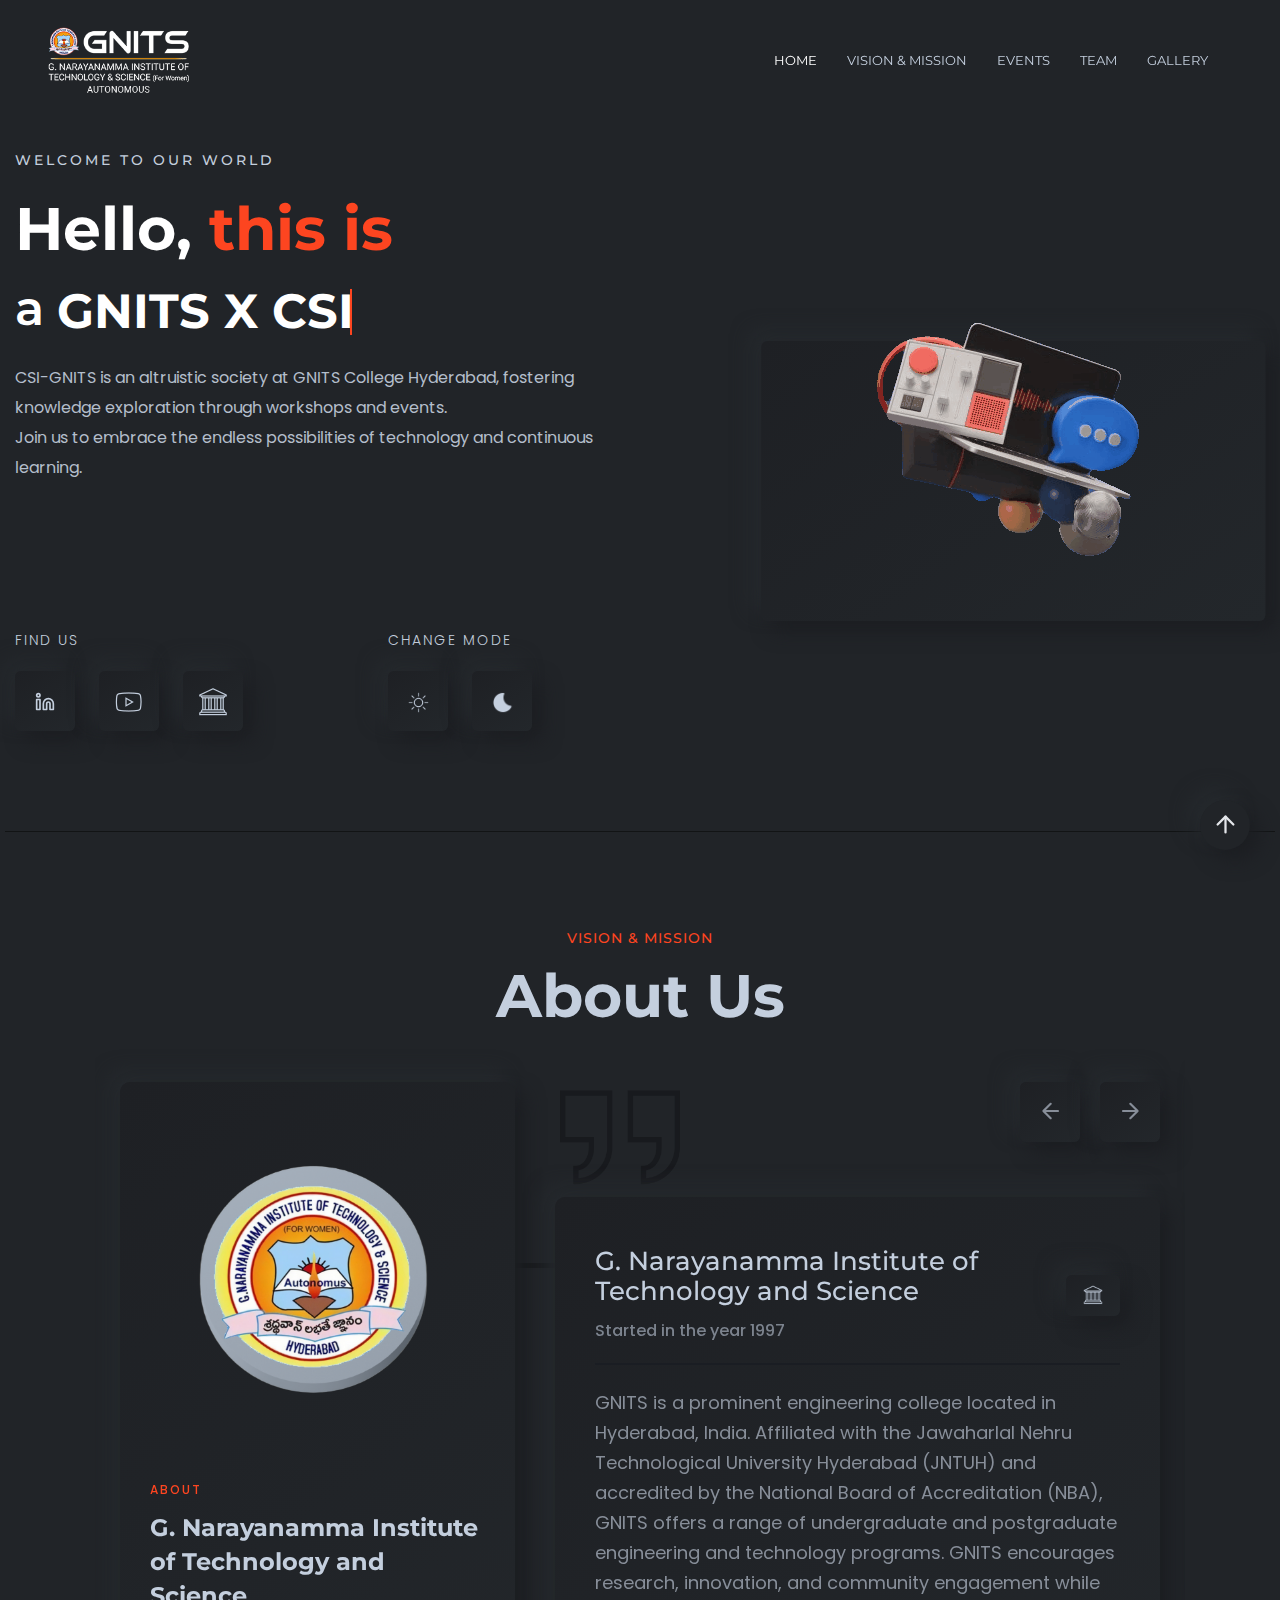
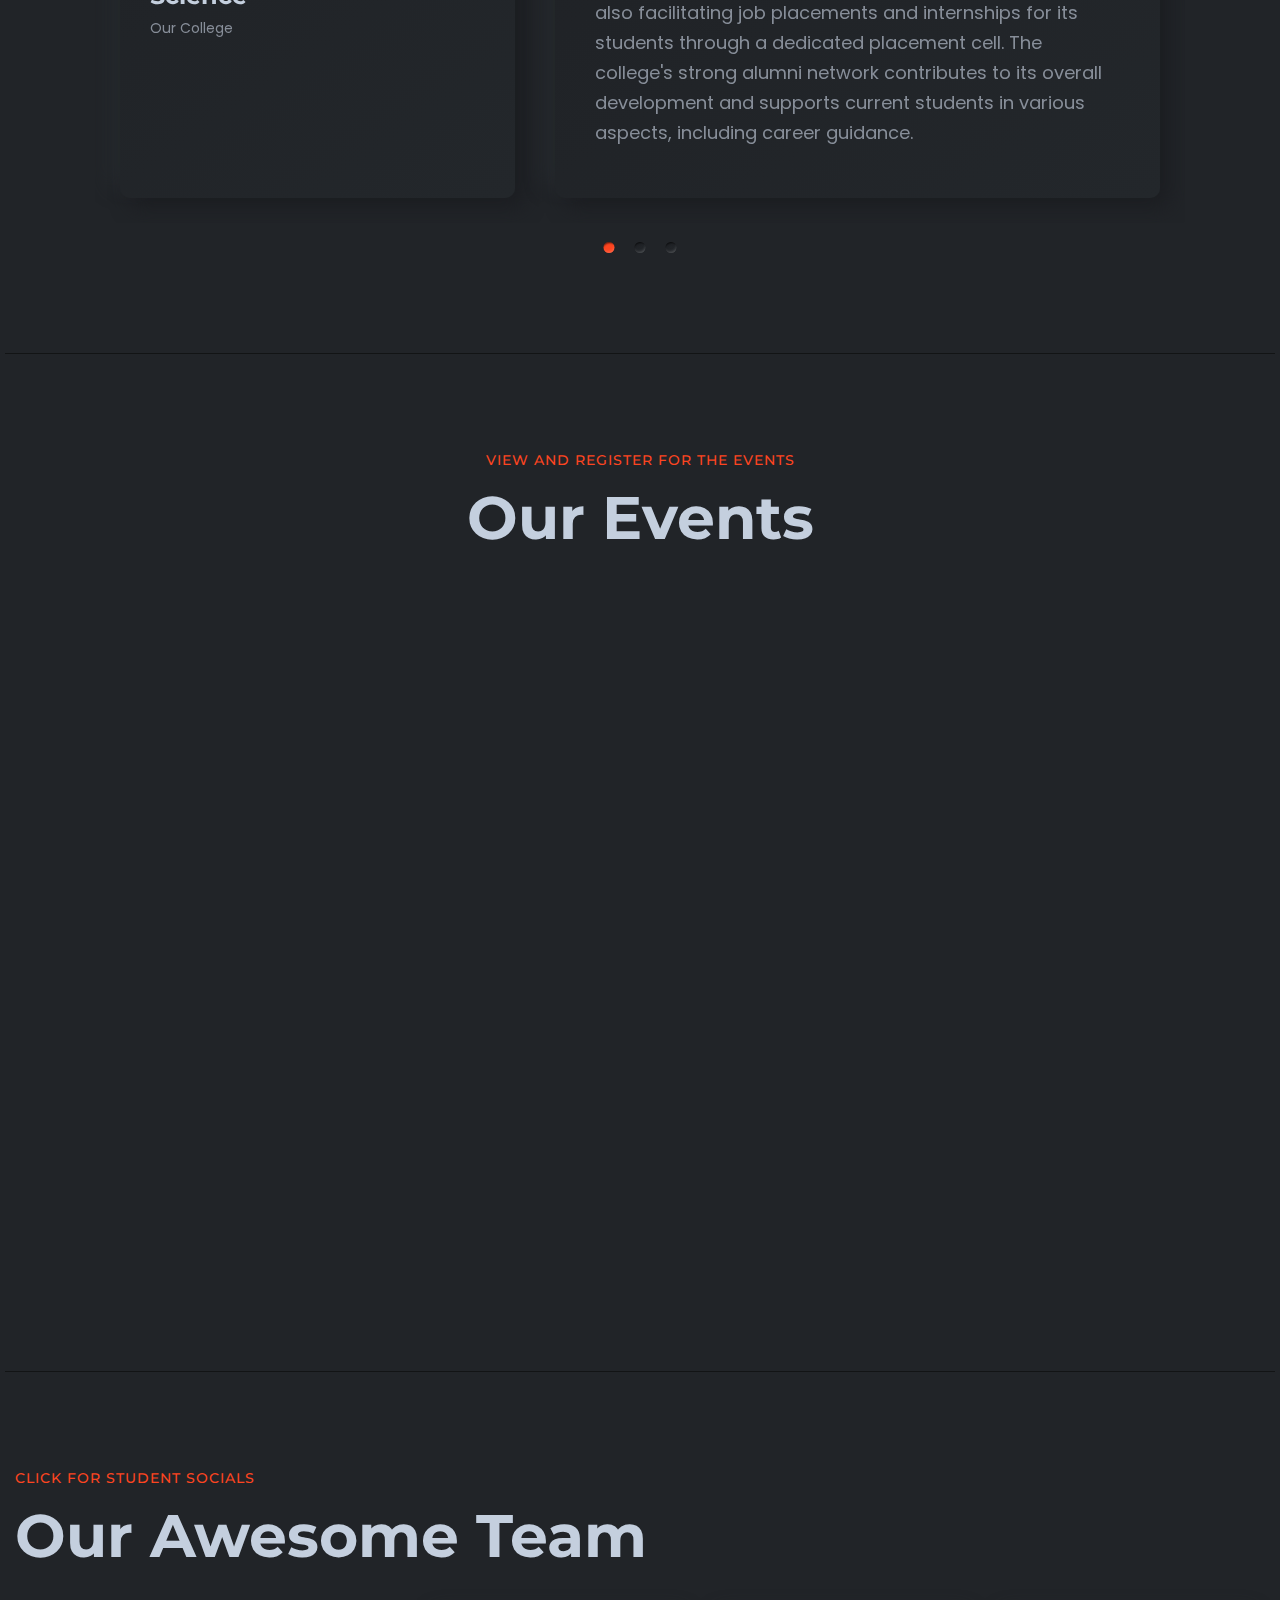
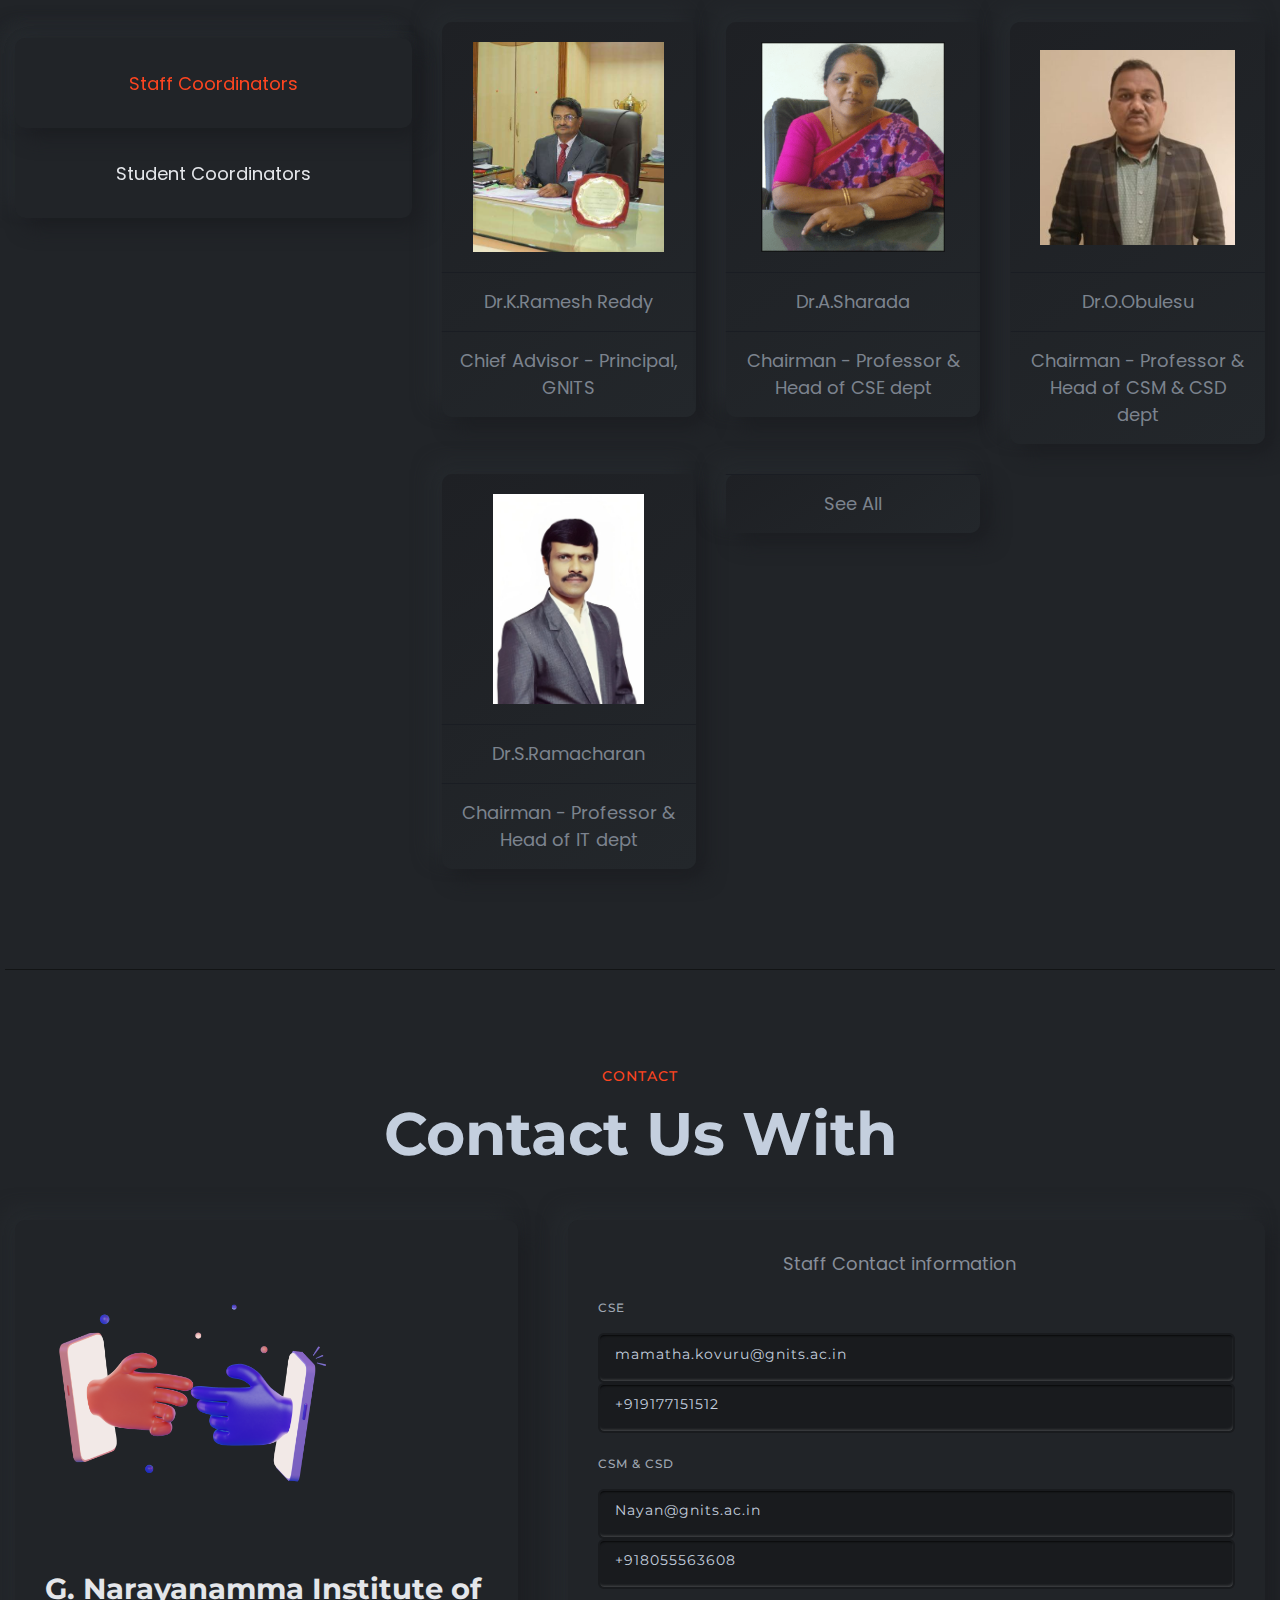
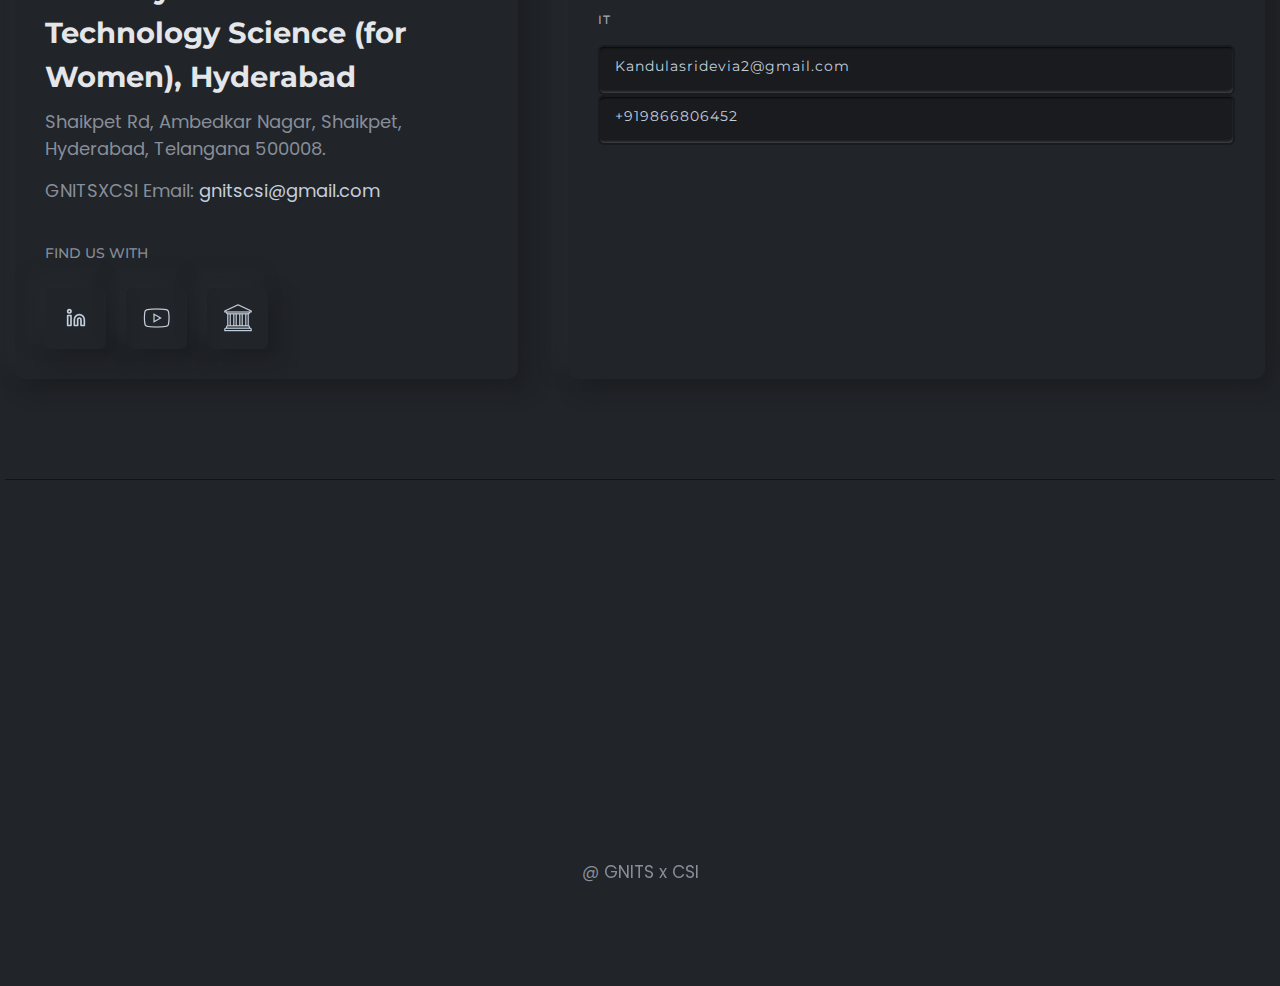
==== commit c61fd94d: "Add files via upload" ====
--- a/index.html
+++ b/index.html
@@ -347,7 +347,29 @@
                         </div>
                     </div>
                     <!-- End Single Portfolio -->
-
+<!-- Start Single Portfolio -->
+<div data-aos="fade-up" data-aos-delay="100" data-aos-once="true" class="col-lg-6 col-xl-4 col-md-6 col-12 mt--50 mt_md--30 mt_sm--30">
+    <div class="rn-portfolio" data-toggle="modal" data-target="#exampleModalCenter">
+        <div class="inner">
+            <div class="thumbnail">
+                
+                    <img src="assets/images/eventimg/poster_presentation.jpg" alt="Personal Portfolio Images">
+               
+            </div>
+            <div class="content">
+                <div class="category-info">
+                    <div class="category-list">
+                        <a >Registrations Open: 2nd years Only</a>
+                    </div>
+                   
+                </div>
+                <h4 class="title"> <a href="pricing.html">Poster Presentation <i
+                            class="feather-arrow-up-right"></i></a></h4>
+            </div>
+        </div>
+    </div>
+</div>
+<!-- End Single Portfolio -->
                    
 
                     <!-- Start Single Portfolio -->
